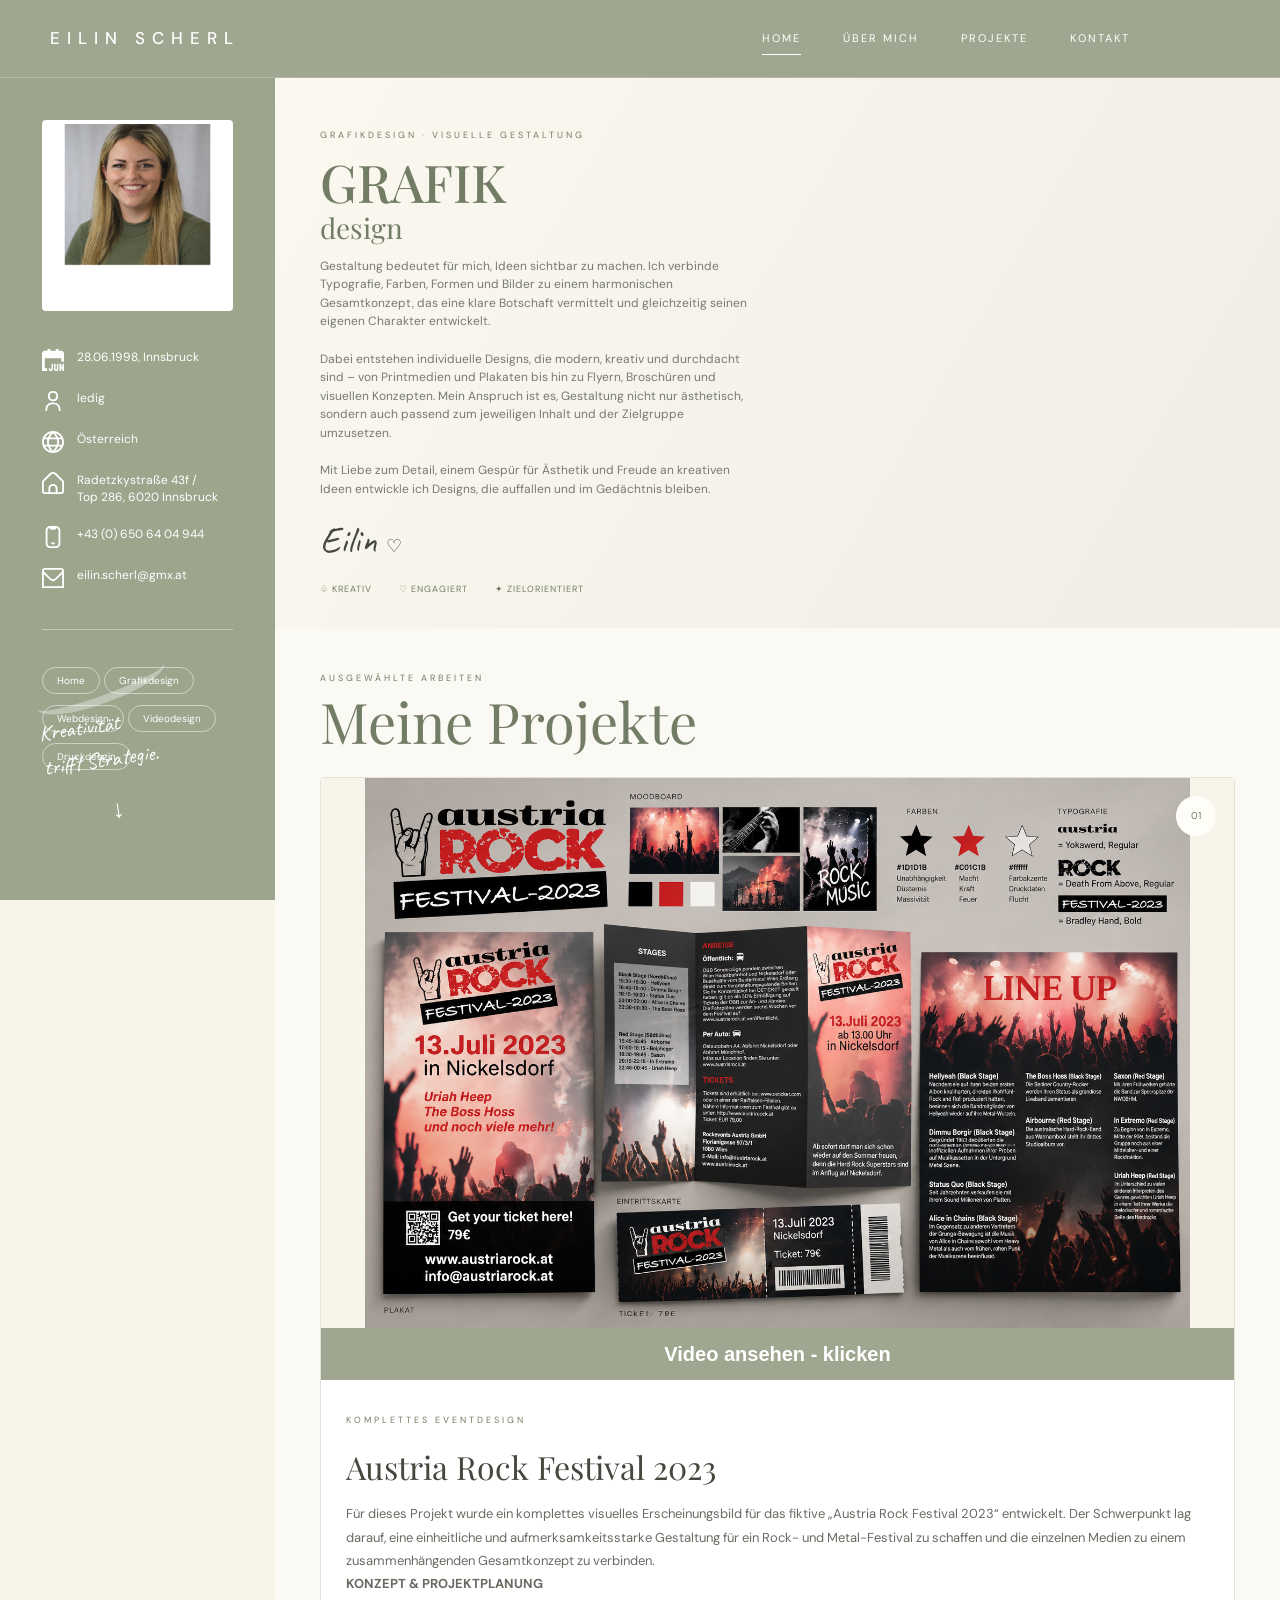
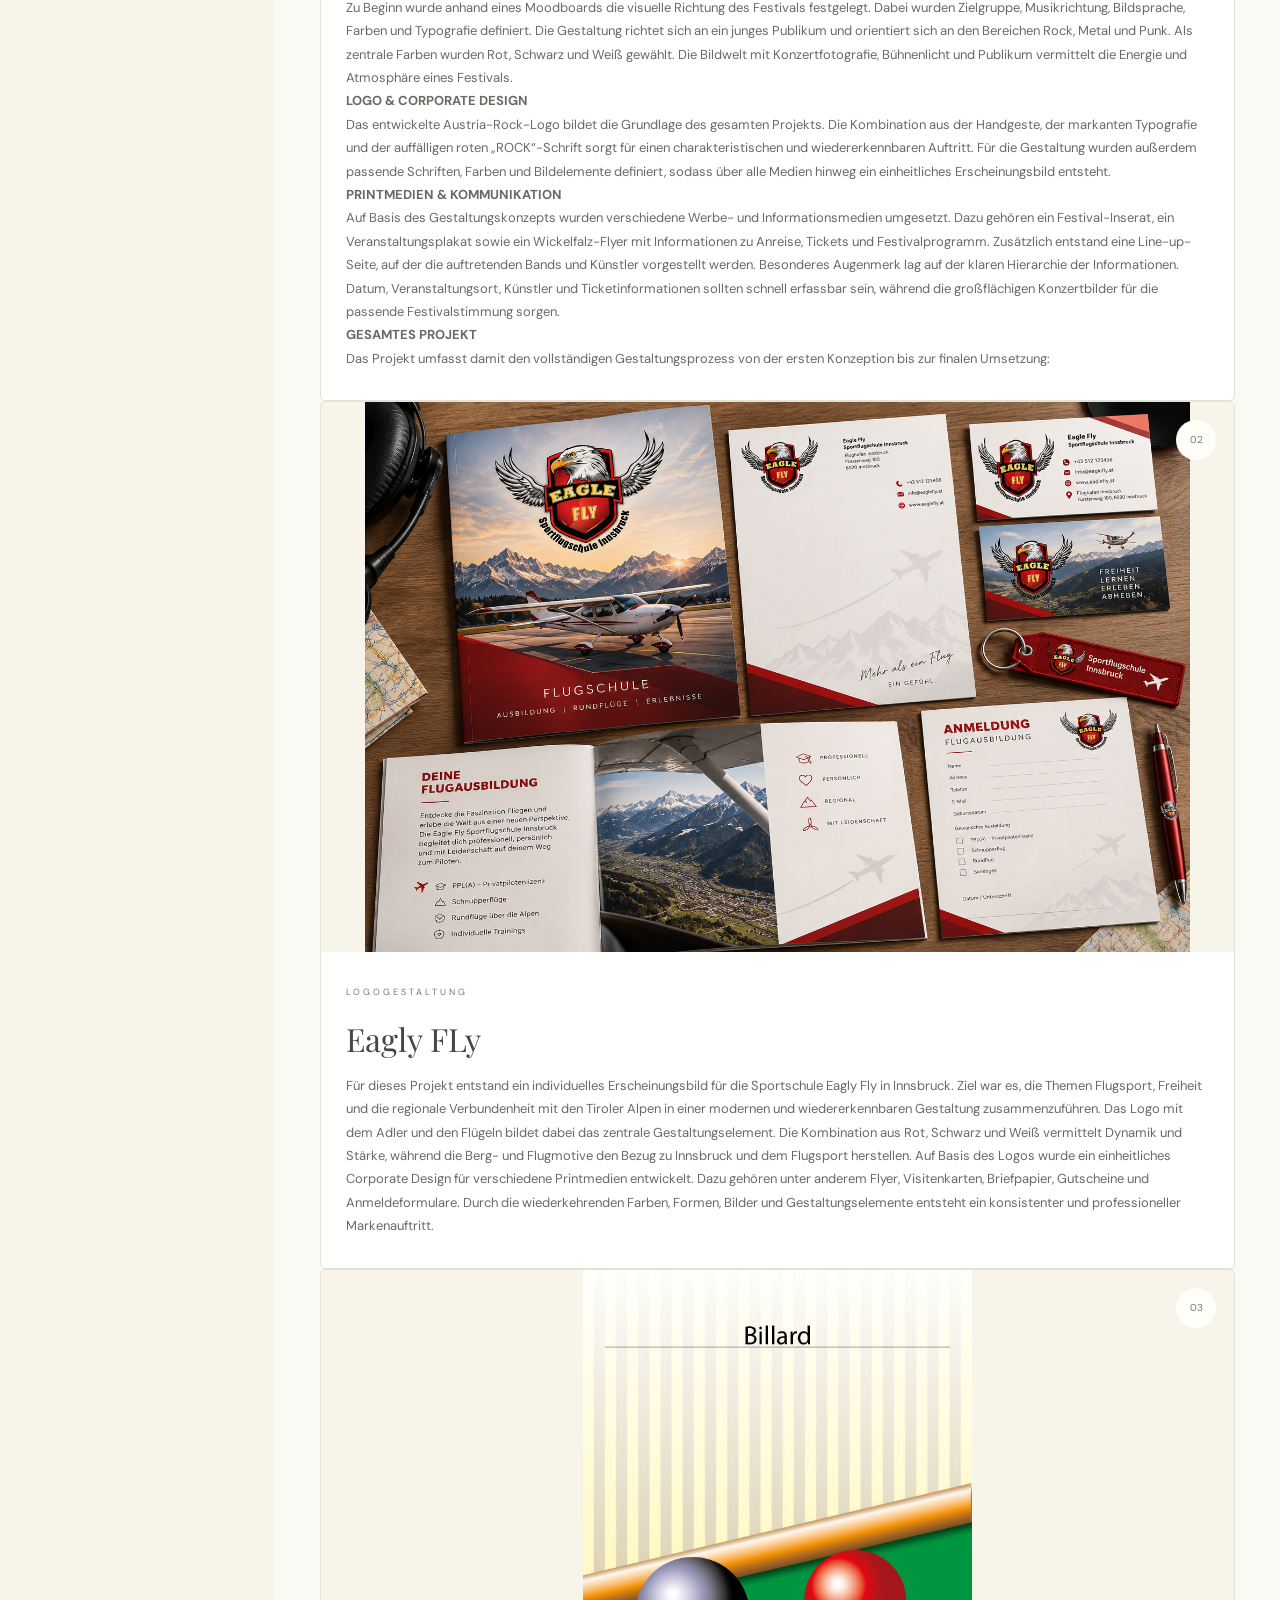
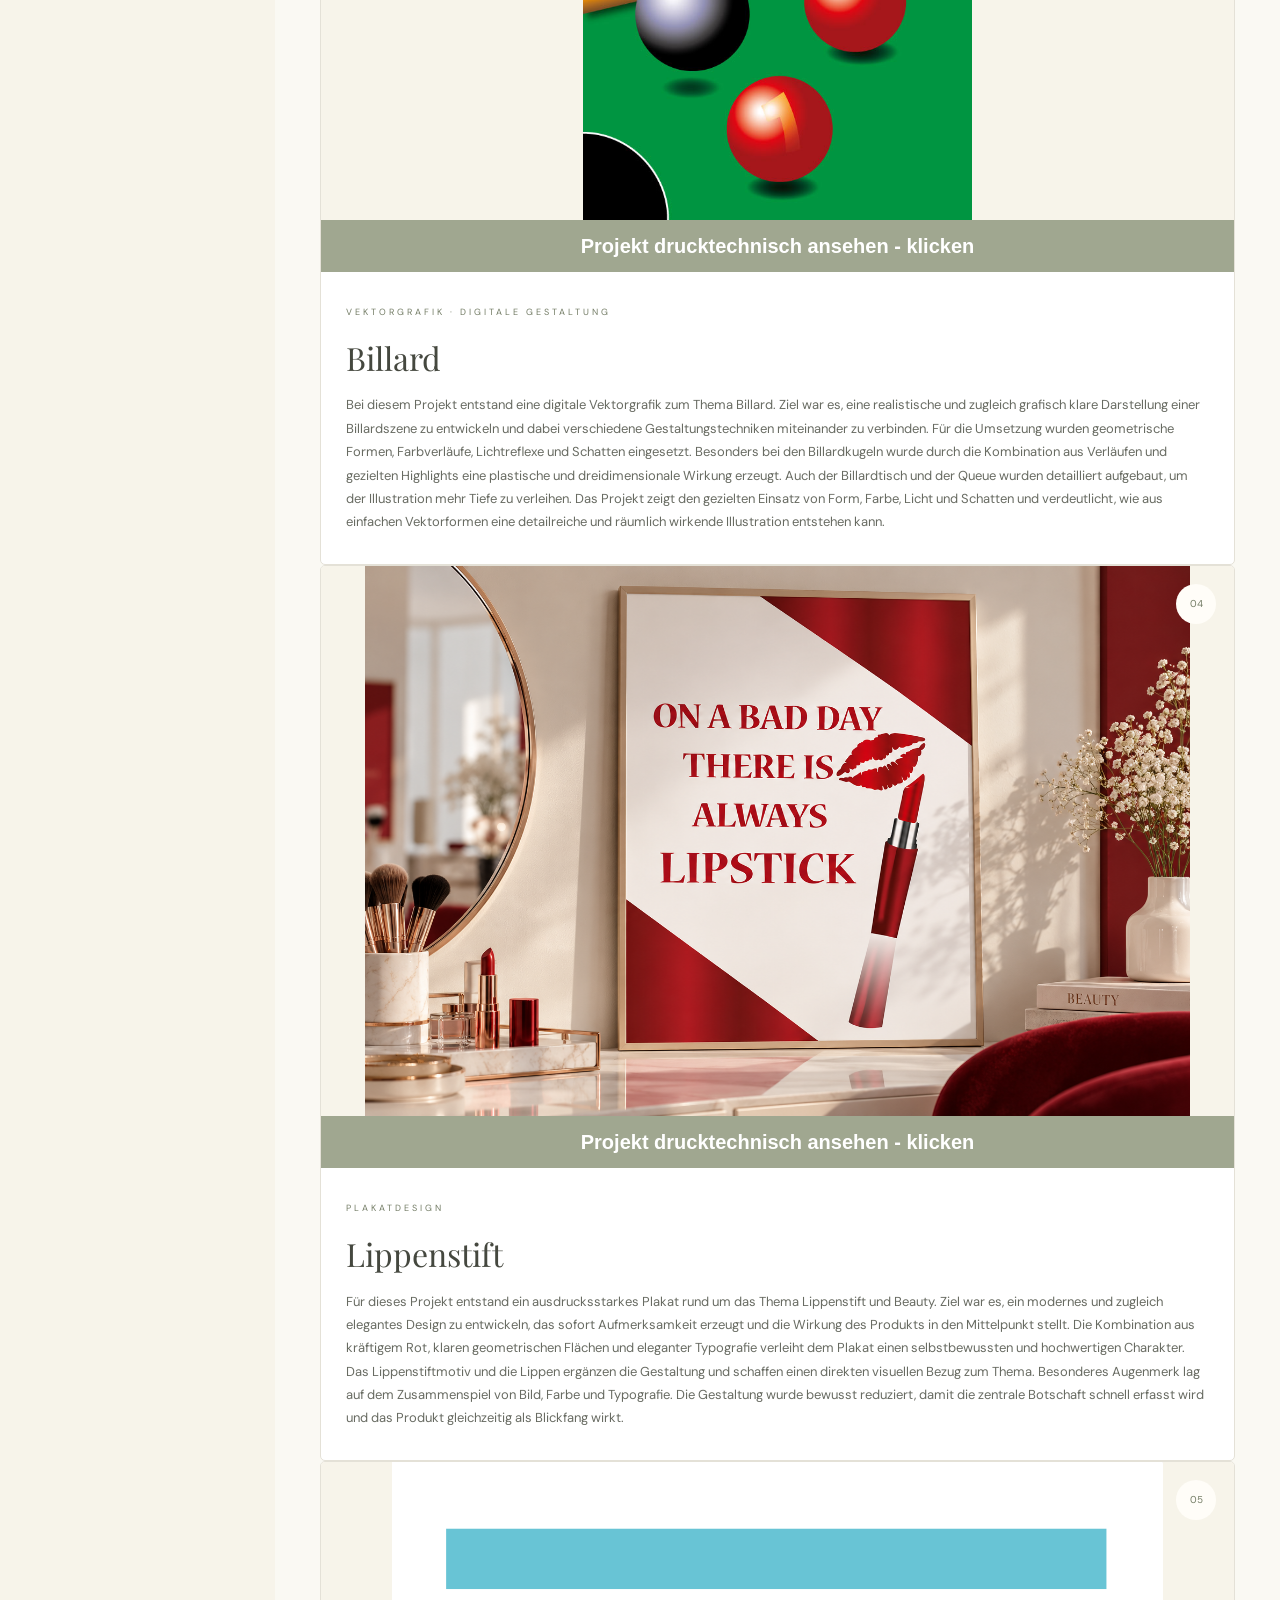
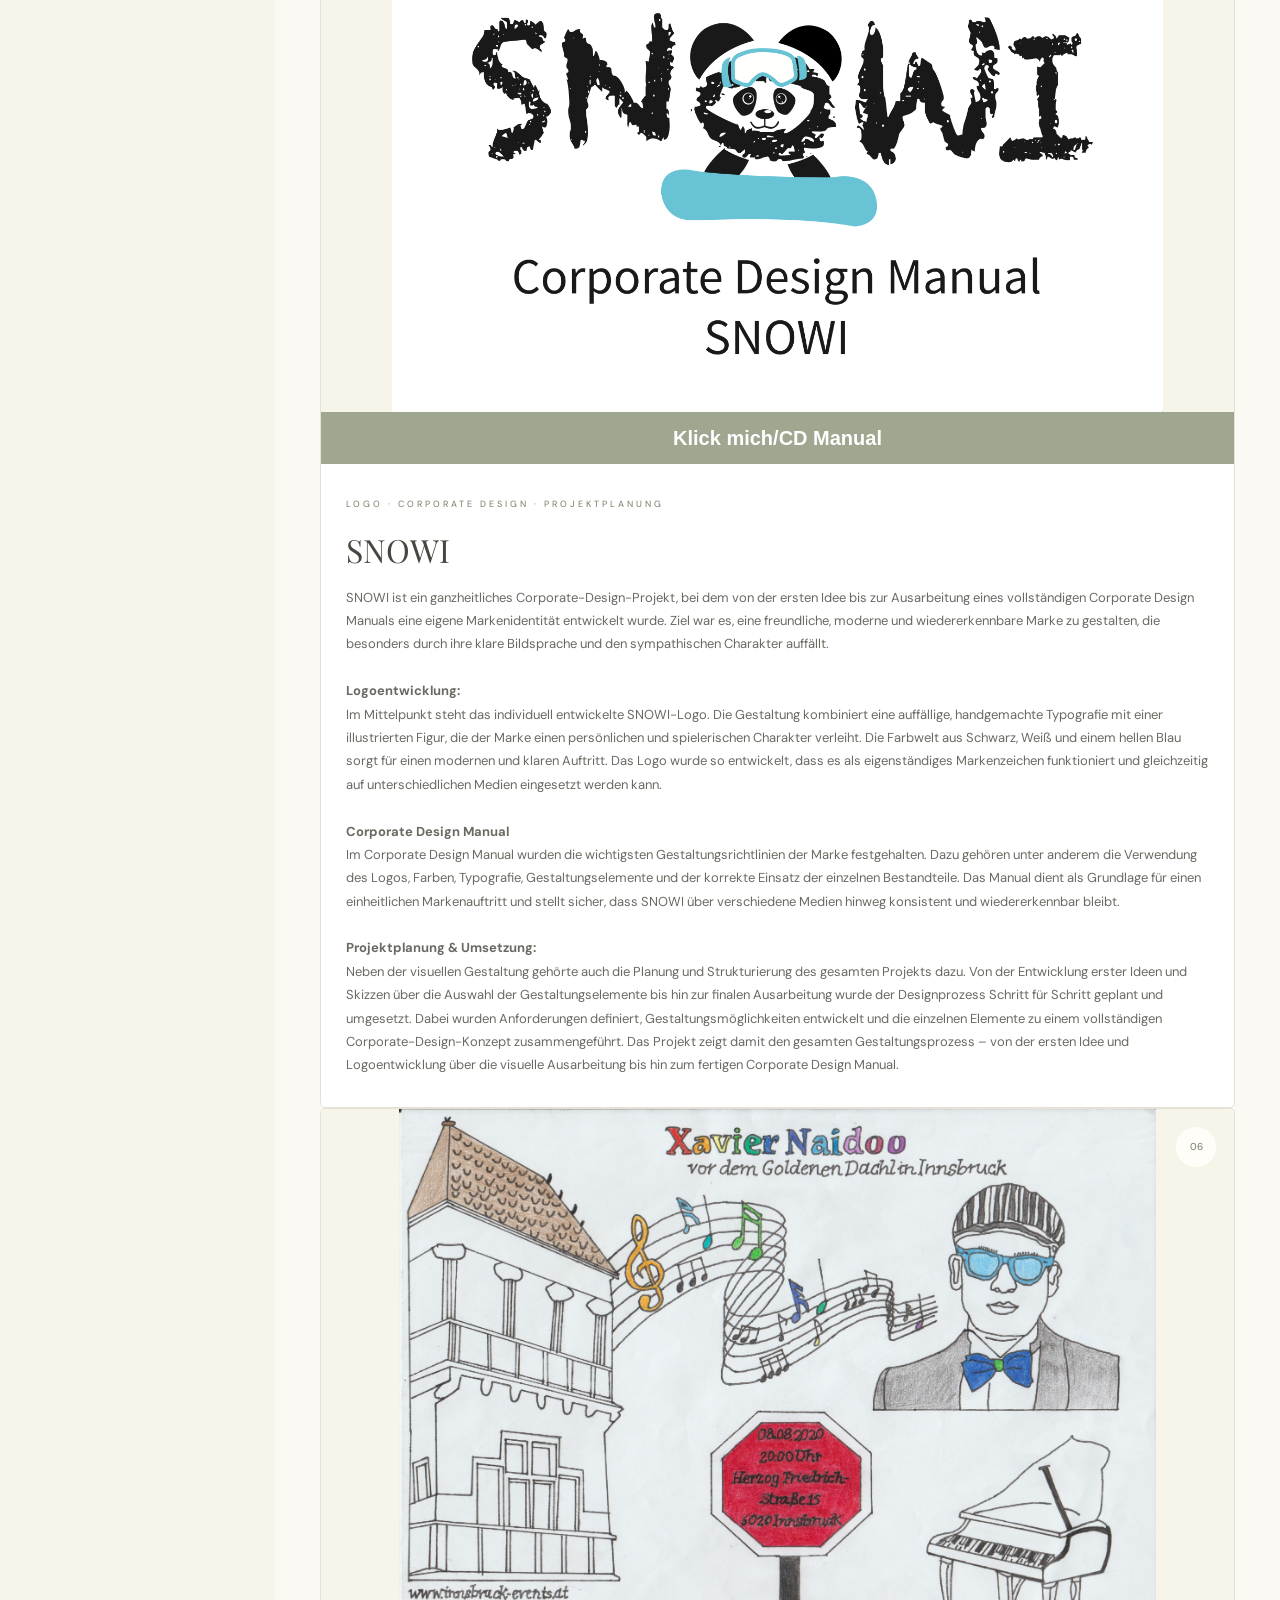
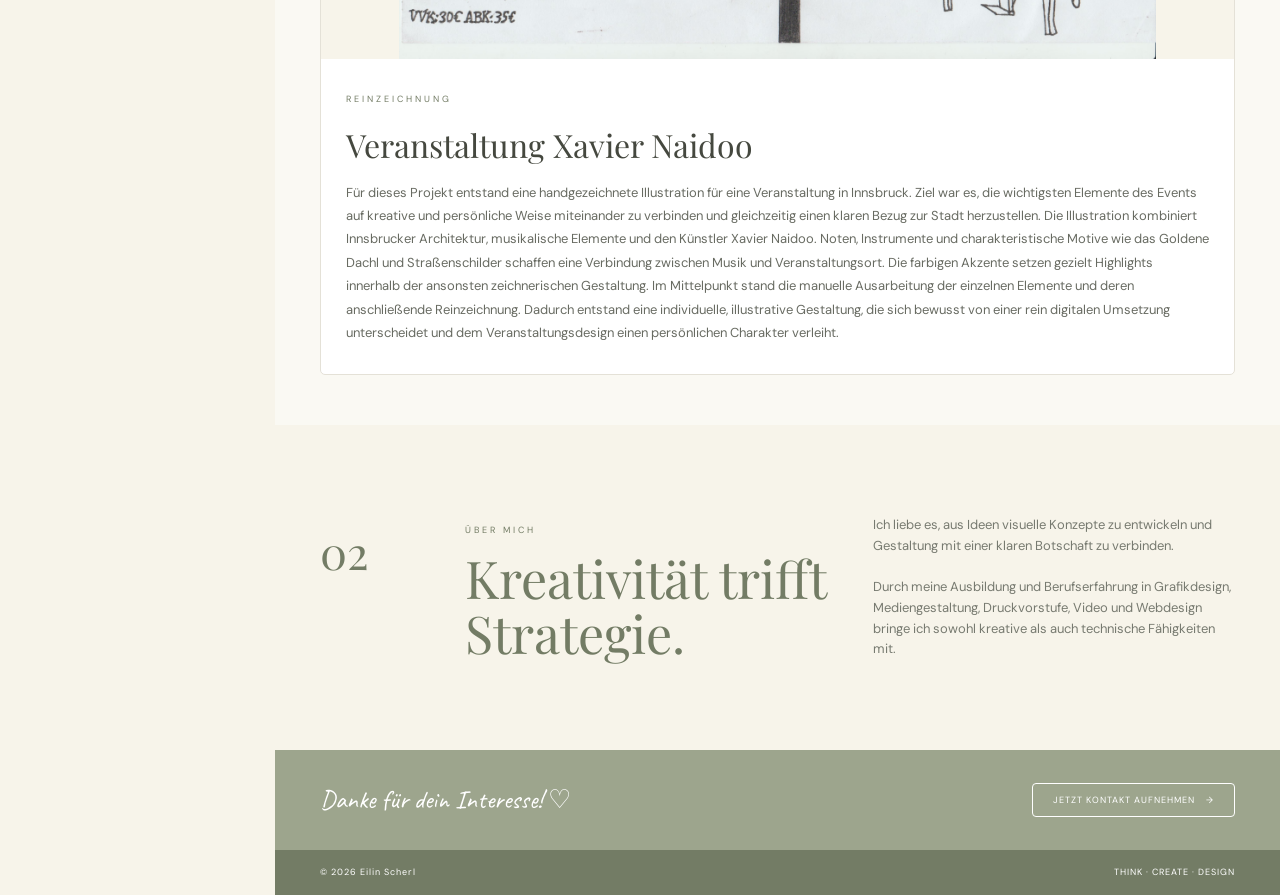
==== grafikdesign.html @ 17fb890b "Add files via upload" ====
<!DOCTYPE html>
<html lang="de">

<head>
    <meta charset="UTF-8">

    <meta
        name="viewport"
        content="width=device-width, initial-scale=1.0"
    >

    <title>Eilin Scherl | Portfolio</title>

    <!-- Google Fonts -->
    <link rel="preconnect" href="https://fonts.googleapis.com">
    <link rel="preconnect" href="https://fonts.gstatic.com" crossorigin>

    <link
        href="https://fonts.googleapis.com/css2?family=Caveat:wght@400;500;600&family=DM+Sans:wght@300;400;500;600&family=Playfair+Display:wght@400;500;600&display=swap"
        rel="stylesheet"
    >

    <link rel="stylesheet" href="style.css">
</head>


<body>


<!-- =====================================================
     NAVIGATION
===================================================== -->

    <header class="topbar">

        <a href="#home" class="name">
            EILIN SCHERL
        </a>


        <nav class="navigation">

            <a href="#home" class="active">
                HOME
            </a>

            <a href="#about">
                ÜBER MICH
            </a>

            <a href="#projects">
                PROJEKTE
            </a>

            <a href="#contact">
                KONTAKT
            </a>

        </nav>

     </header>



<!-- =====================================================
     LINKE SIDEBAR
===================================================== -->

    <aside class="sidebar">
<!-- Portrait -->
        <div class="portrait">
            <img src="fotos/polaroid.png" alt="Eilin Scherl">
        </div>

<!-- Persönliche Daten -->
        <div class="personal-information">
            <div class="information-item">
                <span class="information-icon">
                    <img src="fotos/juni-kalender.svg" alt="kalender" class="icon">
                </span>

                <span>28.06.1998, Innsbruck</span>
            </div>


            <div class="information-item">
                <span class="information-icon">
                    <img src="fotos/benutzer.svg" alt="benutzer" class="icon">
                </span>

                <span>ledig</span>
            </div>


            <div class="information-item">
                <span class="information-icon">
                    <img src="fotos/globus.svg" alt="globus" class="icon">
                </span>

                <span>Österreich</span>
            </div>


            <div class="information-item">
                <span class="information-icon">
                    <img src="fotos/heim.svg" alt="heim" class="icon">
                </span>

                <span>Radetzkystraße 43f /<br> Top 286, 6020 Innsbruck</span>
            </div>


            <div class="information-item">
                <span class="information-icon">
                    <img src="fotos/mobile-kerbe.svg" alt="mobil" class="icon">
                </span>

                <span>+43 (0) 650 64 04 944</span>
            </div>


            <div class="information-item">
                <span class="information-icon">
                    <img src="fotos/umschlag.svg" alt="umschlag" class="icon">
                </span>

                <span>eilin.scherl@gmx.at</span>
            </div>

        </div>
<!-- Trennlinie -->      
        <div class="sidebar-line"></div>

<!-- button -->
        <div class="filter">
            <button class="filter-button">
                <a href="index.html">Home</a>
            </button>

            <button class="filter-button">
                <a href="grafikdesign.html">Grafikdesign</a>
            </button>

            <button class="filter-button">
                <a href="webdesign.html">Webdesign</a>
            </button>

            <button class="filter-button">
                <a href="video.html">Videodesign</a>
            </button>

            <button class="filter-button">
                <a href="druckdesign.html">Druckdesgin</a>
            </button>
        </div>

<!-- Sidebar dekoration -->
        <div class="sidebar-decoration">
            <div class="brush"></div>
                <span>Kreativität<br>trifft Strategie.</span>
                <div class="arrow">↓</div>
        </div>

    </aside>



<!-- =====================================================
     HERO
===================================================== -->
<main>
    <section id="home" class="hero">
        
        <div class="hero-content">
            <span class="eyebrow">
                GRAFIKDESIGN · VISUELLE GESTALTUNG
            </span>

            <h1>GRAFIK
                <small>design</small>
            </h1>

            <p class="intro">
                Gestaltung bedeutet für mich, Ideen sichtbar zu machen. Ich verbinde Typografie, Farben, Formen 
                und Bilder zu einem harmonischen Gesamtkonzept, das eine klare Botschaft vermittelt und gleichzeitig 
                seinen eigenen Charakter entwickelt.<br><br>
                Dabei entstehen individuelle Designs, die modern, kreativ und durchdacht sind – von Printmedien und Plakaten
                bis hin zu Flyern, Broschüren und visuellen Konzepten. Mein Anspruch ist es, Gestaltung nicht nur 
                ästhetisch, sondern auch passend zum jeweiligen Inhalt und der Zielgruppe umzusetzen.<br><br>
                Mit Liebe zum Detail, einem Gespür für Ästhetik und Freude an kreativen Ideen entwickle 
                ich Designs, die auffallen und im Gedächtnis bleiben.
            </p>

            <div class="signature">
                Eilin
                <span>♡</span>
            </div>

            <div class="qualities">
                <span>♧ KREATIV</span>
                <span>♡ ENGAGIERT</span>
                <span>✦ ZIELORIENTIERT</span>
            </div>
        </div>

<!-- Rechte Hero-Seite -->
        <div class="hero-visual">
            <div class="design-slogan">
                <span>Design ist meine Sprache</span>
            </div>
            
            <img src="fotos/blatter.png">

            <div class="hero-brush"></div>
        </div>

    </section>



<!-- =====================================================
     PORTFOLIO
===================================================== -->
    <section id="projects" class="portfolio">
        <div class="portfolio-heading"> <div>
            <span class="section-label">
                AUSGEWÄHLTE ARBEITEN
            </span>
            <h2>Meine Projekte</h2>
        </div>
        </div>


<!-- =====================================================
Projekt GRID
===================================================== -->
    <div class="small-projects"></div>

<!-- PROJEKT 1 -->
        <article class="small-project">
            <div class="small-image">
                <img src="fotos/designboard.png" alt="Austria Rock Festival 2023">
                    <span class="image-number">01</span>
            </div>
            <div class="klickmich">
                <a href="video.html#austriarock">Video ansehen - klicken</a>
            </div>
            <div class="small-info">
                <span class="project-category">KOMPLETTES EVENTDESIGN</span>
                <h3>Austria Rock Festival 2023</h3>
                <p> Für dieses Projekt wurde ein komplettes visuelles Erscheinungsbild für das fiktive „Austria Rock Festival 2023“ entwickelt. Der Schwerpunkt lag darauf,
                    eine einheitliche und aufmerksamkeitsstarke Gestaltung für ein Rock- und Metal-Festival zu schaffen und die einzelnen Medien zu einem zusammenhängenden Gesamtkonzept zu verbinden.<br>
                    
                    <b>KONZEPT & PROJEKTPLANUNG</b><br>
                    Zu Beginn wurde anhand eines Moodboards die visuelle Richtung des Festivals festgelegt. Dabei wurden Zielgruppe, Musikrichtung, Bildsprache, Farben und Typografie definiert. 
                    Die Gestaltung richtet sich an ein junges Publikum und orientiert sich an den Bereichen Rock, Metal und Punk. Als zentrale Farben wurden Rot, Schwarz und Weiß gewählt.
                    Die Bildwelt mit Konzertfotografie, Bühnenlicht und Publikum vermittelt die Energie und Atmosphäre eines Festivals.<br>
                    
                    <b>LOGO & CORPORATE DESIGN</b><br>
                    Das entwickelte Austria-Rock-Logo bildet die Grundlage des gesamten Projekts. Die Kombination aus der Handgeste, der markanten Typografie und der auffälligen roten „ROCK“-Schrift 
                    sorgt für einen charakteristischen und wiedererkennbaren Auftritt. Für die Gestaltung wurden außerdem passende Schriften, Farben und Bildelemente definiert, sodass über alle
                    Medien hinweg ein einheitliches Erscheinungsbild entsteht.<br>
                    
                    <b>PRINTMEDIEN & KOMMUNIKATION</b><br>
                    Auf Basis des Gestaltungskonzepts wurden verschiedene Werbe- und Informationsmedien umgesetzt. Dazu gehören ein Festival-Inserat, ein Veranstaltungsplakat sowie ein Wickelfalz-Flyer
                    mit Informationen zu Anreise, Tickets und Festivalprogramm. Zusätzlich entstand eine Line-up-Seite, auf der die auftretenden Bands und Künstler vorgestellt werden.
                    Besonderes Augenmerk lag auf der klaren Hierarchie der Informationen. Datum, Veranstaltungsort, Künstler und Ticketinformationen sollten schnell erfassbar sein, während die 
                    großflächigen Konzertbilder für die passende Festivalstimmung sorgen.<br>
                    
                    <b>GESAMTES PROJEKT</b><br>
                    Das Projekt umfasst damit den vollständigen Gestaltungsprozess von der ersten Konzeption bis zur finalen Umsetzung:
                </p>

                
            </div>

        </article>

<!-- PROJEKT 2-->
        <article class="small-project" id="eagle">
            <div class="small-image">
                <img src="fotos/projekt2.png" alt="Eagle Fly">
                    <span class="image-number">02</span>
            </div>

            <div class="small-info">
                <span class="project-category">LOGOGESTALTUNG</span>
                <h3>Eagly FLy</h3>
                <p>Für dieses Projekt entstand ein individuelles Erscheinungsbild für die Sportschule Eagly Fly in Innsbruck. Ziel war es, die Themen Flugsport, Freiheit und die regionale Verbundenheit mit den Tiroler Alpen in einer modernen und wiedererkennbaren Gestaltung zusammenzuführen.
                    Das Logo mit dem Adler und den Flügeln bildet dabei das zentrale Gestaltungselement. Die Kombination aus Rot, Schwarz und Weiß vermittelt Dynamik und Stärke, während die Berg- und Flugmotive den Bezug zu Innsbruck und dem Flugsport herstellen.
                    Auf Basis des Logos wurde ein einheitliches Corporate Design für verschiedene Printmedien entwickelt. Dazu gehören unter anderem Flyer, Visitenkarten, Briefpapier, Gutscheine und Anmeldeformulare. Durch die wiederkehrenden Farben, Formen, Bilder und Gestaltungselemente entsteht ein konsistenter und professioneller Markenauftritt.
                </p>

            </div>
        </article>

 <!--PROJEKT 3 -->
        <article class="small-project">
            <div class="small-image">
                <img src="fotos/Billard.jpg" alt="Billard">
                    <span class="image-number">03</span>
            </div> 

            <div class="klickmich">
                <a href="druckdesign.html#billard">Projekt drucktechnisch ansehen - klicken</a>
            </div>

            <div class="small-info">
                <span class="project-category">VEKTORGRAFIK · DIGITALE GESTALTUNG</span>
                <h3>Billard</h3>
                <p>Bei diesem Projekt entstand eine digitale Vektorgrafik zum Thema Billard. Ziel war es, eine realistische und zugleich grafisch klare Darstellung einer Billardszene zu entwickeln und dabei verschiedene Gestaltungstechniken miteinander zu verbinden.
                    Für die Umsetzung wurden geometrische Formen, Farbverläufe, Lichtreflexe und Schatten eingesetzt. Besonders bei den Billardkugeln wurde durch die Kombination aus Verläufen und gezielten Highlights eine plastische und dreidimensionale Wirkung erzeugt. 
                    Auch der Billardtisch und der Queue wurden detailliert aufgebaut, um der Illustration mehr Tiefe zu verleihen.
                    Das Projekt zeigt den gezielten Einsatz von Form, Farbe, Licht und Schatten und verdeutlicht, wie aus einfachen Vektorformen eine detailreiche und räumlich wirkende Illustration entstehen kann.
                </p>
            </div>
        </article>


 <!-- PROJEKT 4 -->
    <article class="small-project" id="lippenstift">
            <div class="small-image">
                <img src="fotos/projekt4.png" alt="Lippenstift Plakatdesign">
                    <span class="image-number">04</span>
            </div>

            <div class="klickmich">
                <a href="druckdesign.html#lippenstift">Projekt drucktechnisch ansehen - klicken</a>
            </div>

            <div class="small-info">
                <span class="project-category">PLAKATDESIGN</span>
                <h3>Lippenstift</h3>
                <p> Für dieses Projekt entstand ein ausdrucksstarkes Plakat rund um das Thema Lippenstift und Beauty. Ziel war es, ein modernes und zugleich elegantes Design zu entwickeln, das sofort Aufmerksamkeit erzeugt und die Wirkung des Produkts in den Mittelpunkt stellt.
                    Die Kombination aus kräftigem Rot, klaren geometrischen Flächen und eleganter Typografie verleiht dem Plakat einen selbstbewussten und hochwertigen Charakter. Das Lippenstiftmotiv und die Lippen ergänzen die Gestaltung und schaffen einen direkten visuellen Bezug zum Thema.
                    Besonderes Augenmerk lag auf dem Zusammenspiel von Bild, Farbe und Typografie. Die Gestaltung wurde bewusst reduziert, damit die zentrale Botschaft schnell erfasst wird und das Produkt gleichzeitig als Blickfang wirkt.
                </p>

            </div>

        </article>


 <!-- PROJEKT 5 -->
        <article class="small-project">
            <div class="small-image">
                <img src="fotos/vorschaumanual.png" alt="CD Manual Snowi">
                    <span class="image-number">05</span>
            </div>

            <div class="klickmich">
                <a href="fotos/mein-cd.pdf">Klick mich/CD Manual</a>
            </div>

            <div class="small-info">
                <span class="project-category">LOGO · CORPORATE DESIGN · PROJEKTPLANUNG</span>
                <h3>SNOWI</h3>
                <p>
                    SNOWI ist ein ganzheitliches Corporate-Design-Projekt, bei dem von der ersten Idee bis zur Ausarbeitung eines vollständigen Corporate Design Manuals eine eigene Markenidentität entwickelt wurde. 
                    Ziel war es, eine freundliche, moderne und wiedererkennbare Marke zu gestalten, die besonders durch ihre klare Bildsprache und den sympathischen Charakter auffällt.<br><br>
                    <b>Logoentwicklung:</b><br>
                    Im Mittelpunkt steht das individuell entwickelte SNOWI-Logo. Die Gestaltung kombiniert eine auffällige, handgemachte Typografie mit einer illustrierten Figur, die der Marke einen persönlichen und 
                    spielerischen Charakter verleiht. Die Farbwelt aus Schwarz, Weiß und einem hellen Blau sorgt für einen modernen und klaren Auftritt. Das Logo wurde so entwickelt, dass es als eigenständiges Markenzeichen
                    funktioniert und gleichzeitig auf unterschiedlichen Medien eingesetzt werden kann.<br><br>
                    <b>Corporate Design Manual</b><br>
                    Im Corporate Design Manual wurden die wichtigsten Gestaltungsrichtlinien der Marke festgehalten. Dazu gehören unter anderem die Verwendung des Logos, Farben, Typografie, Gestaltungselemente und der korrekte 
                    Einsatz der einzelnen Bestandteile. Das Manual dient als Grundlage für einen einheitlichen Markenauftritt und stellt sicher, dass SNOWI über verschiedene Medien hinweg konsistent und wiedererkennbar bleibt.<br><br>
                    <b>Projektplanung & Umsetzung:</b><br>
                    Neben der visuellen Gestaltung gehörte auch die Planung und Strukturierung des gesamten Projekts dazu. Von der Entwicklung erster Ideen und Skizzen über die Auswahl der Gestaltungselemente bis hin zur finalen
                    Ausarbeitung wurde der Designprozess Schritt für Schritt geplant und umgesetzt. Dabei wurden Anforderungen definiert, Gestaltungsmöglichkeiten entwickelt und die einzelnen Elemente zu einem vollständigen 
                    Corporate-Design-Konzept zusammengeführt.
                    Das Projekt zeigt damit den gesamten Gestaltungsprozess – von der ersten Idee und Logoentwicklung über die visuelle Ausarbeitung bis hin zum fertigen Corporate Design Manual.
                </p>
            </div>
        </article>


 <!-- PROJEKT 6 -->
        <article class="small-project" id="xavier">
            <div class="small-image">
                <img src="fotos/projekt6.jpg" alt="Reinzeichnung Veranstaltung">
                    <span class="image-number">06</span>
            </div>

            <div class="small-info">
                <span class="project-category">REINZEICHNUNG</span>
                <h3>Veranstaltung Xavier Naidoo</h3>
                <p>
                    Für dieses Projekt entstand eine handgezeichnete Illustration für eine Veranstaltung in Innsbruck. Ziel war es, die wichtigsten Elemente des Events auf kreative und persönliche Weise miteinander zu verbinden und gleichzeitig einen klaren Bezug zur Stadt herzustellen.
                    Die Illustration kombiniert Innsbrucker Architektur, musikalische Elemente und den Künstler Xavier Naidoo. Noten, Instrumente und charakteristische Motive wie das Goldene Dachl und Straßenschilder schaffen eine Verbindung zwischen Musik und Veranstaltungsort. Die farbigen Akzente setzen gezielt Highlights innerhalb der ansonsten zeichnerischen Gestaltung.
                    Im Mittelpunkt stand die manuelle Ausarbeitung der einzelnen Elemente und deren anschließende Reinzeichnung. Dadurch entstand eine individuelle, illustrative Gestaltung, die sich bewusst von einer rein digitalen Umsetzung unterscheidet und dem Veranstaltungsdesign einen persönlichen Charakter verleiht.
                </p>
            </div>
        </article>


        </section>


<!-- =====================================================
     ÜBER MICH
===================================================== -->
<section id="about" class="about">
    <div class="about-number">02</div>

    <div>
        <span class="section-label">
            ÜBER MICH
        </span>
        <h2>Kreativität trifft<br>Strategie.</h2>
    </div>


    <div class="about-text">
        <p>
            Ich liebe es, aus Ideen visuelle Konzepte
            zu entwickeln und Gestaltung mit einer
            klaren Botschaft zu verbinden.
        </p>

         <p>
            Durch meine Ausbildung und Berufserfahrung
            in Grafikdesign, Mediengestaltung,
            Druckvorstufe, Video und Webdesign bringe ich
            sowohl kreative als auch technische
            Fähigkeiten mit.
        </p>

    </div>
</section>



<!-- =====================================================
     KONTAKT
===================================================== -->
<section id="contact" class="contact">
    <div class="contact-script">
        Danke für dein Interesse! ♡
    </div>

    <a href="mailto:eilin.scherl@gmx.at" class="contact-button">
        JETZT KONTAKT AUFNEHMEN
        <span>
        →
         </span>
    </a>
</section>


<!-- =====================================================
     FOOTER
===================================================== -->
<footer>
    <span>© 2026 Eilin Scherl</span>

    <span>
        THINK · CREATE · DESIGN
    </span>

</footer>
</main>

</body>
</html>
---- style.css ----
/* =====================================================
   VARIABLEN
===================================================== */

:root {
    --sage: #9da58d;
    --sage-dark: #737c65;
    --sage-light: #d9ddcf;

    --cream: #f7f4ea;
    --cream-dark: #eeece2;

    --white: #ffffff;

    --text: #45483f;
    --text-light: #777a70;

    --border: rgba(115, 124, 101, 0.22);
}


/* =====================================================
   RESET
===================================================== */

* {
    margin: 0;
    padding: 0;
    box-sizing: border-box;
}

html {
    scroll-behavior: smooth;
}

body {
    background: var(--cream);
    color: var(--text);
    font-family: "DM Sans",Arial,sans-serif;
    line-height: 1.6;
}


a {
    text-decoration: none;
    color: inherit;
}


img {
    display: block;
    width: 100%;
}


/* =====================================================
   NAVIGATION
===================================================== */

.topbar {
    position: fixed;
    top: 0;
    left: 0;
    width: 100%;
    height: 78px;
    background: rgba(157,165,141,.97);
    display: flex;
    align-items: center;
    padding:0 50px;
    color: white;
    z-index: 1000;
    border-bottom: 1px solid rgba(255,255,255,.2);
}


.name {
    font-size: 17px;
    letter-spacing: 7px;
    font-weight: 500;
    white-space: nowrap;
}

.navigation {
    display: flex;
    gap: 42px;
    margin-left: auto;
    margin-right: 100px;
}


.navigation a {
    position: relative;
    font-size: 11px;
    letter-spacing: 2px;
    padding: 29px 0;
}

.navigation a::after {
    content: "";
    position: absolute;
    left: 0;
    bottom: 21px;
    width: 0;
    height: 1px;
    background: white;
    transition: .3s;
}


.navigation a:hover::after,
.navigation a.active::after {
    width: 100%;
}


.nav-script {
    position: absolute;
    right: 50px;
    top: 13px;
    font-family: "Caveat", cursive;
    font-size: 22px;
    transform: rotate(-4deg);
    opacity: .95;
}


/* =====================================================
  LINKE SIDEBAR
===================================================== */

.sidebar {
    position: fixed;
    left: 0;
    top: 78px;
    width: 275px;
    height: calc(100vh - 78px);
    background: var(--sage);
    color: white;
    padding: 42px 42px;
    z-index: 900;
}


/* =====================================================
   PORTRAIT
===================================================== */

.portrait {
    width: 100%;
    padding: 4px;
    background: white;
    border-radius: 4px;
    margin-bottom: 38px;
}


.portrait img {
    aspect-ratio: 1 / 1;
    object-fit: cover;
}


/* =====================================================
   PERSÖNLICHE DATEN
===================================================== */

.personal-information {
    display: flex;
    flex-direction: column;
    gap: 19px;
}


.information-item {
    display: flex;
    align-items: flex-start;
    gap: 13px;
    font-size: 12px;
    line-height: 1.45;
}


.information-icon {
    width: 22px;
    min-width: 22px;
    text-align: center;
    font-size: 20px;
}


/* =====================================================
   TRENNLINIE
===================================================== */

.sidebar-line {
    height: 1px;
    width: 100%;
    margin: 40px 0 36px;
    background: rgba(255,255,255,.38);

}


/* =====================================================
   FILTER
===================================================== */
.filter-button {
    border:1px solid rgba(255,255,255,.5);
    border-radius: 30px;
    background: transparent;
    color: white;
    padding: 6px 14px;
    font-family: "DM Sans",sans-serif;
    font-size: 10px;
    cursor: pointer;
    margin-bottom:10px;
}


.filter-button.active,
.filter-button:hover {
    background: white;
    color: var(--sage-dark);
}


/* =====================================================
   SIDEBAR DEKORATION
===================================================== */

.sidebar-decoration {
    position: absolute;
    bottom: 70px;
    left: 42px;
    font-family: "Caveat", cursive;
    font-size: 22px;
    transform: rotate(-8deg);
}


.brush {
    width: 135px;
    height: 35px;
    border-bottom:  8px solid rgba(255,255,255,.35);
    border-radius: 50%;
    transform: rotate(-12deg);
    margin-bottom: 4px;
}

.arrow {
    text-align: center;
    margin-top: 13px;
    font-size: 25px;
}



/* =====================================================
   HERO Linke Seite ganzer Text/ Bereich Design ist meine Sprache
===================================================== */

main {
    margin-left: 275px;
    padding-top: 78px;

}

.hero {
    min-height: 360px;
    background:linear-gradient(120deg, #faf8ef,#f0eee4 );
    display: grid;
    grid-template-columns: 1fr 1fr;
    padding:42px 45px 32px;
    overflow: hidden;
}

.hero-content {
    padding-left: 0;
    position: relative;
    z-index: 2;
}


.eyebrow {
    font-size: 9px;
    letter-spacing: 3px;
    color: var(--sage-dark);
}


.hero h1 {
    margin-top: 10px;
    font-family: "Playfair Display", serif;
    font-size: 52px;
    line-height: 1;
    font-weight: 500;
    color: var(--sage-dark);
}


.hero h1 small {
    display: block;
    font-size: 28px;
    margin-top: 6px;
    color: var(--sage-dark);
    font-weight: 400;
}


.intro {
    max-width: 430px;
    margin-top: 15px;
    font-size: 12px;
    line-height: 1.55;
    color: var(--text-light);
}


.signature {
    font-family: "Caveat", cursive;
    font-size: 37px;
    margin-top: 12px;
    color: var(--text);
}


.signature span {
    font-size: 18px;
}


.qualities {
    display: flex;
    gap: 27px;
    margin-top: 12px;
    color: var(--sage-dark);
    font-size: 9px;
    letter-spacing: 1px;
}


/* =====================================================
   Rechte Hero Seite
===================================================== */

.hero-visual {
    position: relative;
    display: flex;
    align-items: center;
    justify-content: center;
}


.design-slogan {
    position: absolute;
    right: 12%;
    top: 28%;
    z-index: 2;
}

.design-slogan span {
    font-family: "Caveat", cursive;
    font-size: 70px;
    font-weight: 500;
    color: #737c65;
    white-space: nowrap;
}


.hero-brush {
    position: absolute;
    width: 260px;
    height: 60px;
    border-bottom: 11px solid rgba(157,165,141,.45);
    border-radius: 50%;
    transform: rotate(-12deg) translateY(55px);
}




/* =====================================================
   PORTFOLIO
===================================================== */

.portfolio {
    padding: 35px 45px 50px;
    background: #faf9f3;
}


.portfolio-heading {
    display: grid;
    grid-template-columns:1fr 380px;
    align-items: end;
    gap: 50px;
    margin-bottom: 28px;
}


.section-label {
    font-size: 9px;
    letter-spacing: 3px;
    color: var(--sage-dark);
}


.portfolio-heading h2 {
    font-family: "Playfair Display", serif;
    font-weight: 400;
    font-size: 56px;
    line-height: 1;
    color: var(--sage-dark);
    margin-top: 5px;
}


.portfolio-description {
    font-size: 11px;
    line-height: 1.6;
    color: var(--text-light);
    max-width: 380px;
}


/* =====================================================
   PROJEKTe GRID
===================================================== */

.project-grid {
    display: grid;
    grid-template-columns: repeat(3, 1fr);
    gap: 18px;
}


/* =====================================================
   PROJEKT CARD
===================================================== */

.project-card {
    background: white;
    border: 1px solid var(--border);
    border-radius: 5px;
    overflow: hidden;
    transition: transform .3s ease, box-shadow .3s ease;
}


.project-card:hover {
    transform: translateY(-6px);
    box-shadow: 0 16px 35px rgba(70,80,60,.13);
}


/* Bild */

.project-image {
    position: relative;
    aspect-ratio: 16 / 9;
    overflow: hidden;
    background: var(--sage-light);
}


.project-image img {
    height: 100%;
    object-fit: cover;
    transition: transform .5s ease;
}


.project-card:hover
.project-image img {
    transform: scale(1.04);
}


/* Nummer */

.project-number {
    position: absolute;
    top: 12px;
    right: 12px;
    width: 28px;
    height: 28px;
    border-radius: 50%;
    background: rgba(255,255,255,.88);
    color: var(--sage-dark);
    display: flex;
    align-items: center;
    justify-content: center;
    font-size: 9px;
}


/* Card Text */

.project-content {
    padding: 14px 17px 17px;
}


.project-category {
    font-size: 8px;
    letter-spacing: 2px;
    color: var(--sage-dark);
}


.project-content h3 {
    font-family:"Playfair Display", serif;
    font-size: 17px;
    font-weight: 500;
    margin: 5px 0 7px;
    color: var(--text);
}


.project-content p {
    font-size: 9.5px;
    line-height: 1.55;
    color: var(--text-light);
    min-height: 44px;
}


.project-link {
    display: inline-flex;
    align-items: center;
    gap: 8px;
    margin-top: 10px;
    font-size: 9px;
    color: var(--sage-dark);
}


.project-link span {
    transition: transform .2s;
}


.project-link:hover span {
    transform: translateX(5px);
}


/* =====================================================
   ÜBER MICH
===================================================== */

.about {
    background: var(--cream);
    padding: 90px 45px;
    display: grid;
    grid-template-columns: 100px 1fr 1fr;
    gap: 45px;
    align-items: start;
}


.about-number {
    font-family: "Playfair Display", serif;
    color:var(--sage-dark);
    font-size: 45px;
}


.about h2 {
    font-family: "Playfair Display",serif;
    font-weight: 400;
    font-size: 52px;
    line-height: 1.05;
    color:var(--sage-dark);
    margin-top: 10px;
}


.about-text {
    max-width: 480px;
    color:var(--text-light);
    font-size: 13px;
}


.about-text p + p {
    margin-top: 20px;
}


/* =====================================================
   KONTAKT
===================================================== */

.contact {
    min-height: 100px;
    background:var(--sage);
    color: white;
    padding:24px 45px;
    display: flex;
    align-items: center;
    gap: 35px;
}


.contact-script {
    font-family: "Caveat",cursive;
    font-size: 26px;
    flex: 1;
}


.contact-button {
    border:1px solid white;
    border-radius: 4px;
    padding:9px 20px;
    font-size: 9px;
    letter-spacing: 1px;
    transition: .3s;
}


.contact-button:hover {
    background: white;
    color: var(--sage-dark);
}


.contact-button span {
    margin-left: 8px;
}


.socials {
    display: flex;
    gap: 18px;
    font-size: 13px;
}


.socials a:hover {
    opacity: .7;
}


/* =====================================================
   FOOTER
===================================================== */

footer {
    background:var(--sage-dark);
    color: white;
    display: flex;
    justify-content: space-between;
    padding:15px 45px;
    font-size: 9px;
    letter-spacing: 1px;
}





/* =====================================================
   grafikdesign/webseiten.html
===================================================== */
.klickmich{
	font-family: arial;
	font-size:20px;
	font-weight:bold;
	text-align:center;
	background-color: rgba(157,165,141,.97);
	padding:10px;
    color:white;
}



.image-number {
    position: absolute;
    top: 18px;
    right: 18px;
    width: 40px;
    height: 40px;
    background: #fffdf8;
    border-radius: 50%;
    display: flex;
    align-items: center;
    justify-content: center;
    font-family: "DM Sans", sans-serif;
    font-size: 10px;
    color: #737c65;
}


.project-category {
    font-family: "DM Sans", sans-serif;
    font-size: 9px;
    letter-spacing: 3px;
    color: #737c65;
}


.small-info h3 {
    font-family: "Playfair Display", serif;
    font-weight: 400;
    color: #45483f;
}

.small-info p {
    font-family: "DM Sans", sans-serif;
    color: #686b62;
    font-size: 13px;
    line-height: 1.8;
}


.small-projects {
    display: flex;
    flex-direction: column;
    gap: 40px;
}


.small-project {
    background: white;

    border: 1px solid #e4e1d7;

    border-radius: 5px;

    overflow: hidden;
}


.small-image {
    width: 100%;
    height: 550px;
    position: relative;
    overflow: hidden;
    background: #f7f4ea;
}

.small-image img {
    width: 100%;
    height: 100%;
    object-fit: contain;
    object-position: center;
    display: block;
}


.small-project:hover img {
    transform: scale(1.025);
}


.small-info {
    padding: 25px 25px 30px;
}


.small-info h3 {
    font-size: 32px;

    margin: 10px 0;
}


.small-info a {
    display: inline-block;

    margin-top: 15px;

    font-family: "DM Sans", sans-serif;

    font-size: 11px;

    color: #737c65;

    text-decoration: none;
}


/* =====================================================
   video.html
===================================================== */
.portfolio-video {
    width: 100%;
    max-width: 310px;
    display: block;
    margin: 0 auto;
    background-color: #f7f4ea;
}

.rock {
    max-width: 930px;
    margin-left:auto;
}

.james {
    max-width: 335px;
    margin-left:auto;
}

.mitte {
    max-width: 1000px;
    margin-top:170px;
    margin-left:auto;
}


/* =====================================================
   RESPONSIVE DESIGN – START
===================================================== */
/* =====================================================
   RESPONSIVE DESIGN
===================================================== */
@media (max-width: 1460px) {
    .design-slogan {
        display: none;
    }

    .hero-brush {
        display: none;
    }

    .hero-visual img{
        display: none;
    }
    
}
/* =====================================================
   TABLET – BIS 1100PX
===================================================== */

@media (max-width: 1100px) {

    .topbar {
        padding: 0 30px;
    }

    .navigation {
        gap: 28px;
        margin-right: 20px;
    }

    .sidebar {
        width: 210px;
        padding: 30px 25px;
    }

    main {
        margin-left: 210px;
    }

    .hero {
        grid-template-columns: 1fr 1fr;
        padding: 35px 25px;
        gap: 25px;
    }

    .hero h1 {
        font-size: 44px;
    }

    .hero h1 small {
        font-size: 24px;
    }

    .portfolio {
        padding-left: 25px;
        padding-right: 25px;
    }

    .project-grid {
        grid-template-columns: repeat(2, 1fr);
    }

    .about {
        padding-left: 25px;
        padding-right: 25px;
    }
}


/* =====================================================
   HANDY – BIS 800PX
===================================================== */

@media (max-width: 800px) {

    html,
    body {
        width: 100%;
        overflow-x: hidden;
    }


    /* -------------------------------------------------
       OBERER HEADER
    ------------------------------------------------- */

    .topbar {
        position: fixed;
        top: 0;
        left: 0;

        width: 100%;
        height: 60px;

        padding: 0 15px;

        display: flex;
        align-items: center;
        justify-content: center;

        z-index: 1000;
    }

    .name {
        font-size: 13px;
        letter-spacing: 4px;
    }

    /* Obere Navigation ausblenden,
       weil die Navigation links bleibt */
    .navigation {
        display: none;
    }

    .nav-script {
        display: none;
    }


    /* -------------------------------------------------
       LINKE SIDEBAR
       BLEIBT SICHTBAR
    ------------------------------------------------- */

    .sidebar {
        display: block;

        position: fixed;

        left: 0;
        top: 60px;

        width: 125px;
        height: calc(100vh - 60px);

        padding: 20px 10px;

        z-index: 900;

        overflow-y: auto;
    }


    /* Foto ausblenden */

    .portrait {
        display: none;
    }


    /* Persönliche Daten ausblenden */

    .personal-information {
        display: none;
    }


    /* Trennlinie ausblenden */

    .sidebar-line {
        display: none;
    }


    /* Dekoration ausblenden */

    .sidebar-decoration {
        display: none;
    }


    /* -------------------------------------------------
       BUTTONS LINKS
    ------------------------------------------------- */

    .filter {
        width: 100%;

        display: flex;
        flex-direction: column;

        gap: 9px;
    }


    .filter-button {
        display: block;

        width: 100%;

        margin: 0;

        padding: 8px 4px;

        border: 1px solid rgba(255,255,255,.55);
        border-radius: 25px;

        background: transparent;
        color: white;

        font-family: "DM Sans", sans-serif;
        font-size: 8px;
        letter-spacing: 1px;

        text-align: center;

        cursor: pointer;
    }


    .filter-button a {
        display: block;
        width: 100%;
    }


    .filter-button:hover,
    .filter-button.active {
        background: white;
        color: var(--sage-dark);
    }


    /* -------------------------------------------------
       HAUPTINHALT RECHTS
    ------------------------------------------------- */

    main {
        margin-left: 125px;

        width: calc(100% - 125px);

        padding-top: 60px;
    }


    /* -------------------------------------------------
       HERO
    ------------------------------------------------- */

    .hero {
        grid-template-columns: 1fr;

        width: 100%;
        min-height: auto;

        padding: 35px 18px;

        gap: 25px;
    }

    .hero-content {
        width: 100%;
    }

    .eyebrow {
        font-size: 7px;
        letter-spacing: 1.5px;
        line-height: 1.5;
    }

    .hero h1 {
        font-size: clamp(34px, 10vw, 50px);
        line-height: .98;
    }

    .hero h1 small {
        font-size: clamp(20px, 6vw, 28px);
    }

    .intro {
        width: 100%;
        max-width: none;

        font-size: 10px;
        line-height: 1.7;
    }

    .signature {
        font-size: 30px;
    }

    .qualities {
        flex-wrap: wrap;
        gap: 8px 12px;
        font-size: 7px;
    }


    /* -------------------------------------------------
       RECHTER VISUAL-BEREICH
    ------------------------------------------------- */

    .hero-visual {
        width: 100%;
        min-height: 180px;

        display: flex;
        align-items: center;
        justify-content: center;
    }

    .design-slogan {
        position: relative;

        right: auto;
        top: auto;

        width: 100%;

        text-align: center;
    }

    .design-slogan span {
        display: inline-block;

        max-width: 100%;

        font-size: clamp(32px, 9vw, 48px);

        line-height: .95;

        white-space: normal;
    }

    .hero-brush {
        width: 150px;
        height: 40px;
    }


    /* -------------------------------------------------
       PORTFOLIO
    ------------------------------------------------- */

    .portfolio {
        width: 100%;

        padding: 45px 18px 55px;
    }

    .portfolio-heading {
        grid-template-columns: 1fr;

        gap: 15px;

        margin-bottom: 22px;
    }

    .section-label {
        font-size: 7px;
        letter-spacing: 2px;
    }

    .portfolio-heading h2 {
        font-size: clamp(35px, 10vw, 50px);
    }

    .portfolio-description {
        font-size: 9px;
        line-height: 1.7;
    }


    /* -------------------------------------------------
       PROJEKTE
    ------------------------------------------------- */

    .project-grid {
        grid-template-columns: 1fr;

        width: 100%;

        gap: 18px;
    }

    .project-card {
        width: 100%;
    }

    .project-image {
        width: 100%;
        aspect-ratio: 16 / 10;
    }

    .project-content {
        padding: 14px 15px 17px;
    }

    .project-content h3 {
        font-size: 19px;
    }

    .project-content p {
        min-height: 0;

        font-size: 9px;
        line-height: 1.65;
    }

    .project-link {
        font-size: 9px;
    }

    .project-card:hover {
        transform: none;
        box-shadow: none;
    }

    .project-card:hover .project-image img {
        transform: none;
    }


    /* -------------------------------------------------
       ÜBER MICH
    ------------------------------------------------- */

    .about {
        grid-template-columns: 1fr;

        width: 100%;

        gap: 15px;

        padding: 50px 18px;
    }

    .about-number {
        font-size: 27px;
    }

    .about h2 {
        font-size: clamp(34px, 9vw, 48px);
    }

    .about-text {
        max-width: none;

        font-size: 10px;
        line-height: 1.7;
    }


    /* -------------------------------------------------
       KLEINE PROJEKTE
    ------------------------------------------------- */

    .small-projects {
        width: 100%;
        gap: 22px;
    }

    .small-project {
        width: 100%;
    }

    .small-image {
        width: 100%;

        height: auto;
        min-height: 200px;

        display: flex;

        align-items: center;
        justify-content: center;
    }

    .small-image img {
        width: 100%;
        height: auto;

        max-height: 70vh;

        object-fit: contain;
    }

    .small-info {
        padding: 18px 15px 22px;
    }

    .small-info h3 {
        font-size: clamp(23px, 7vw, 32px);
        line-height: 1.1;
    }

    .small-info p {
        font-size: 10px;
        line-height: 1.7;
    }

    .project-category {
        font-size: 7px;
        letter-spacing: 1.8px;
    }


    /* -------------------------------------------------
       VIDEOS
    ------------------------------------------------- */

    .portfolio-video,
    .portfolio-video.rock,
    .portfolio-video.james,
    .portfolio-video.mitte {
        display: block;

        width: 100%;
        max-width: 100%;

        height: auto;

        margin: 0 auto;
    }

    .mitte {
        margin-top: 0;
    }


    /* -------------------------------------------------
       KONTAKT
    ------------------------------------------------- */

    .contact {
        min-height: auto;

        flex-direction: column;
        align-items: flex-start;

        gap: 15px;

        padding: 28px 18px;
    }

    .contact-script {
        font-size: 27px;
    }

    .contact-button {
        width: 100%;

        text-align: center;

        padding: 10px 12px;

        font-size: 8px;
    }


    /* -------------------------------------------------
       FOOTER
    ------------------------------------------------- */

    footer {
        flex-direction: column;

        gap: 6px;

        padding: 16px 18px;

        font-size: 7px;
    }
}


/* =====================================================
   SEHR KLEINE HANDYS – BIS 480PX
===================================================== */

@media (max-width: 480px) {

    /* -------------------------------------------------
       SIDEBAR
    ------------------------------------------------- */

    .sidebar {
        width: 110px;

        padding: 18px 7px;
    }

    .filter {
        gap: 7px;
    }

    .filter-button {
        padding: 7px 3px;

        font-size: 7px;
        letter-spacing: .7px;
    }


    /* -------------------------------------------------
       HAUPTINHALT
    ------------------------------------------------- */

    main {
        margin-left: 110px;

        width: calc(100% - 110px);
    }


    /* -------------------------------------------------
       HEADER
    ------------------------------------------------- */

    .topbar {
        height: 55px;
    }

    .name {
        font-size: 11px;
        letter-spacing: 3px;
    }


    /* -------------------------------------------------
       HERO
    ------------------------------------------------- */

    .hero {
        padding: 30px 12px;
    }

    .hero h1 {
        font-size: clamp(30px, 10vw, 42px);
    }

    .hero h1 small {
        font-size: clamp(18px, 6vw, 25px);
    }

    .intro {
        font-size: 9px;
    }


    /* -------------------------------------------------
       PORTFOLIO
    ------------------------------------------------- */

    .portfolio {
        padding: 40px 12px 50px;
    }

    .portfolio-heading h2 {
        font-size: clamp(31px, 10vw, 44px);
    }

    .portfolio-description {
        font-size: 8.5px;
    }


    /* -------------------------------------------------
       PROJEKTE
    ------------------------------------------------- */

    .project-content h3 {
        font-size: 17px;
    }

    .project-content p {
        font-size: 8.5px;
    }


    /* -------------------------------------------------
       ÜBER MICH
    ------------------------------------------------- */

    .about {
        padding: 45px 12px;
    }

    .about h2 {
        font-size: clamp(30px, 10vw, 42px);
    }

    .about-text {
        font-size: 9px;
    }


    /* -------------------------------------------------
       KLEINE PROJEKTE
    ------------------------------------------------- */

    .small-info {
        padding: 16px 12px 20px;
    }

    .small-info h3 {
        font-size: clamp(21px, 7vw, 29px);
    }

    .small-info p {
        font-size: 9px;
    }
}


/* =====================================================
   RESPONSIVE DESIGN – ENDE
===================================================== */
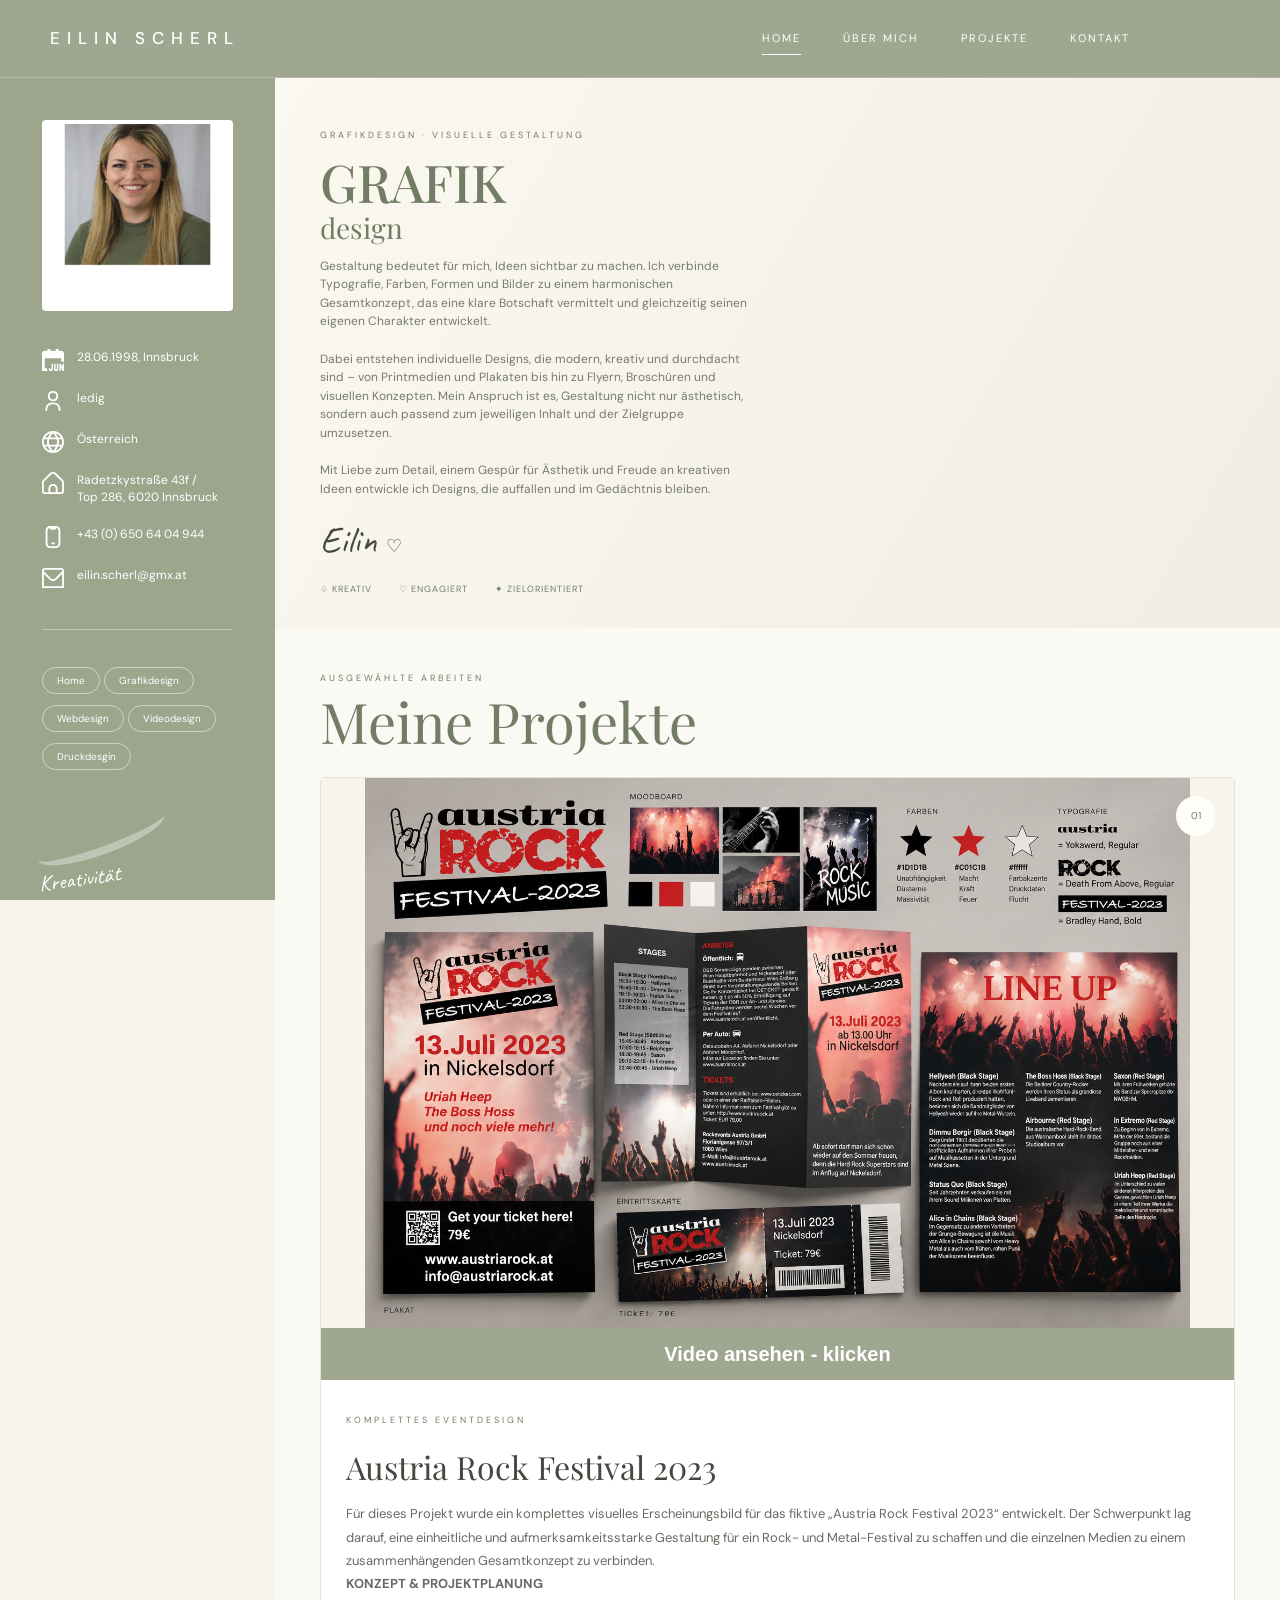
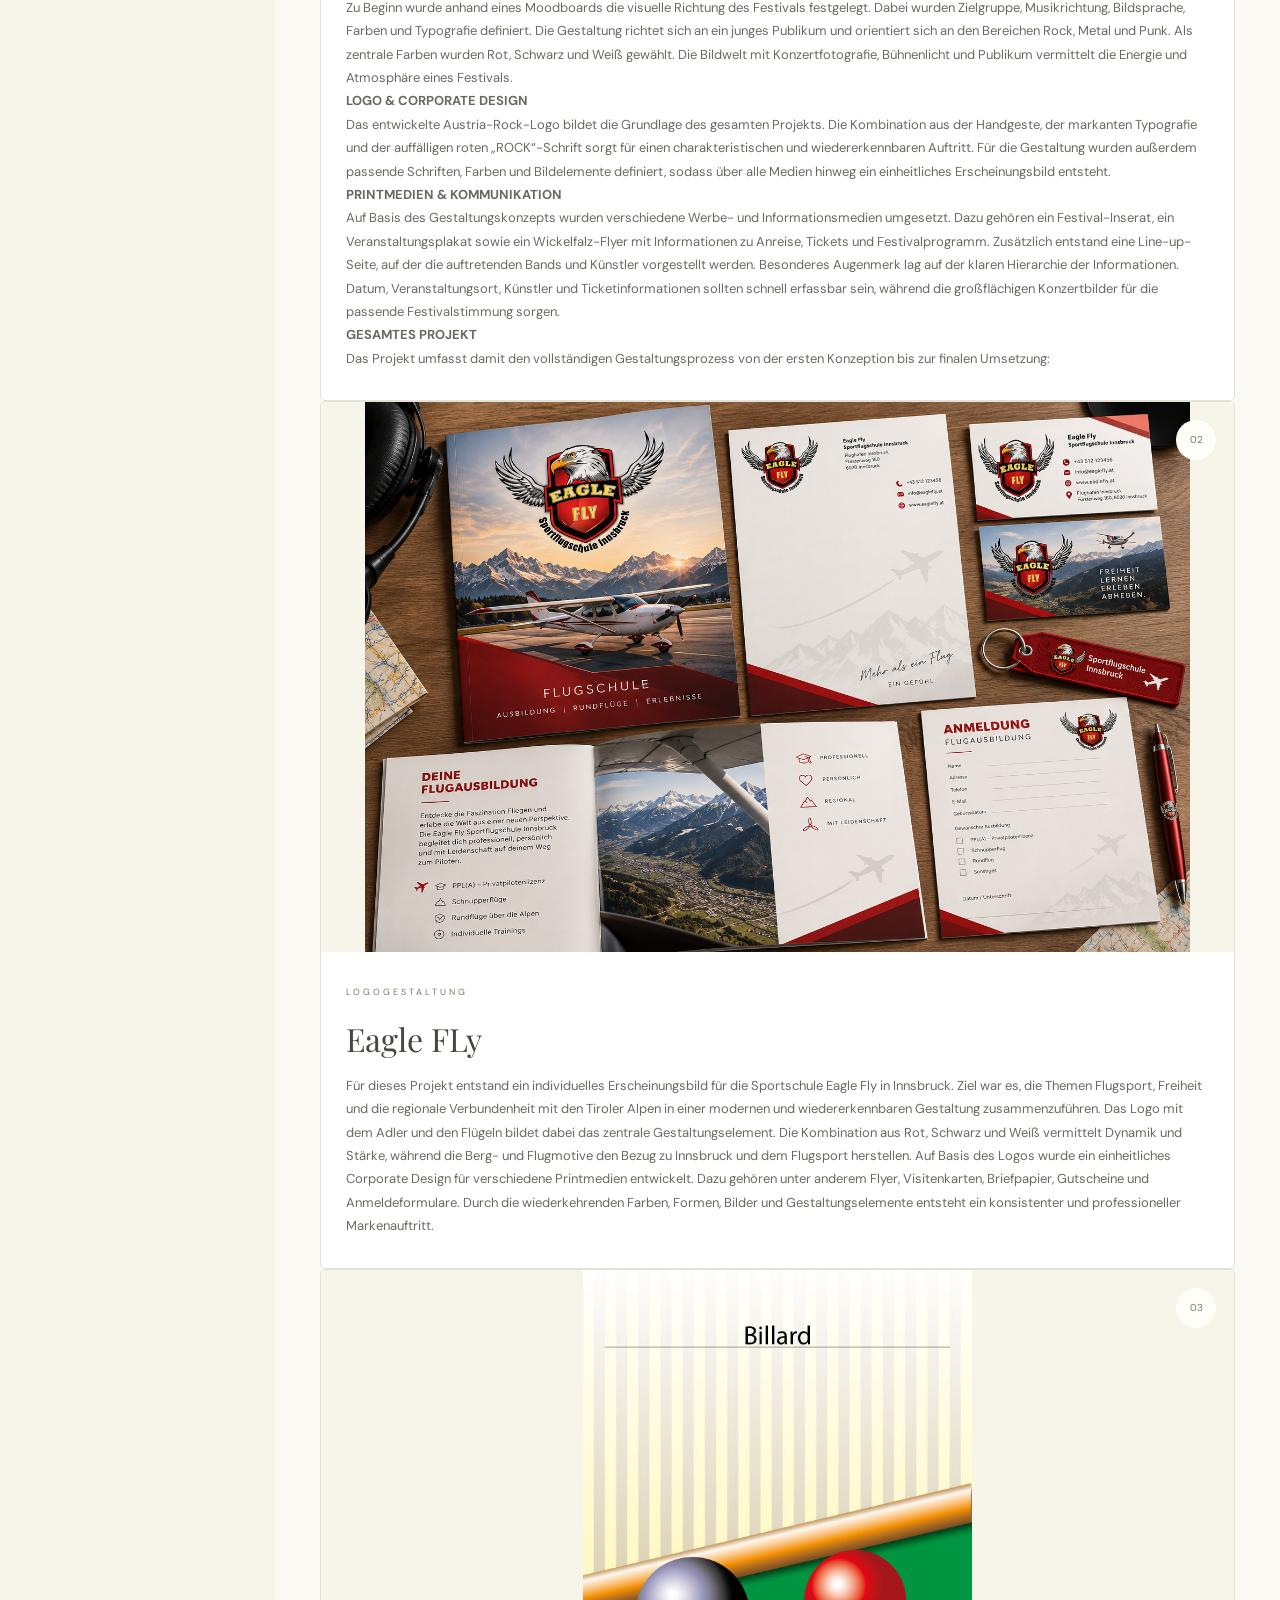
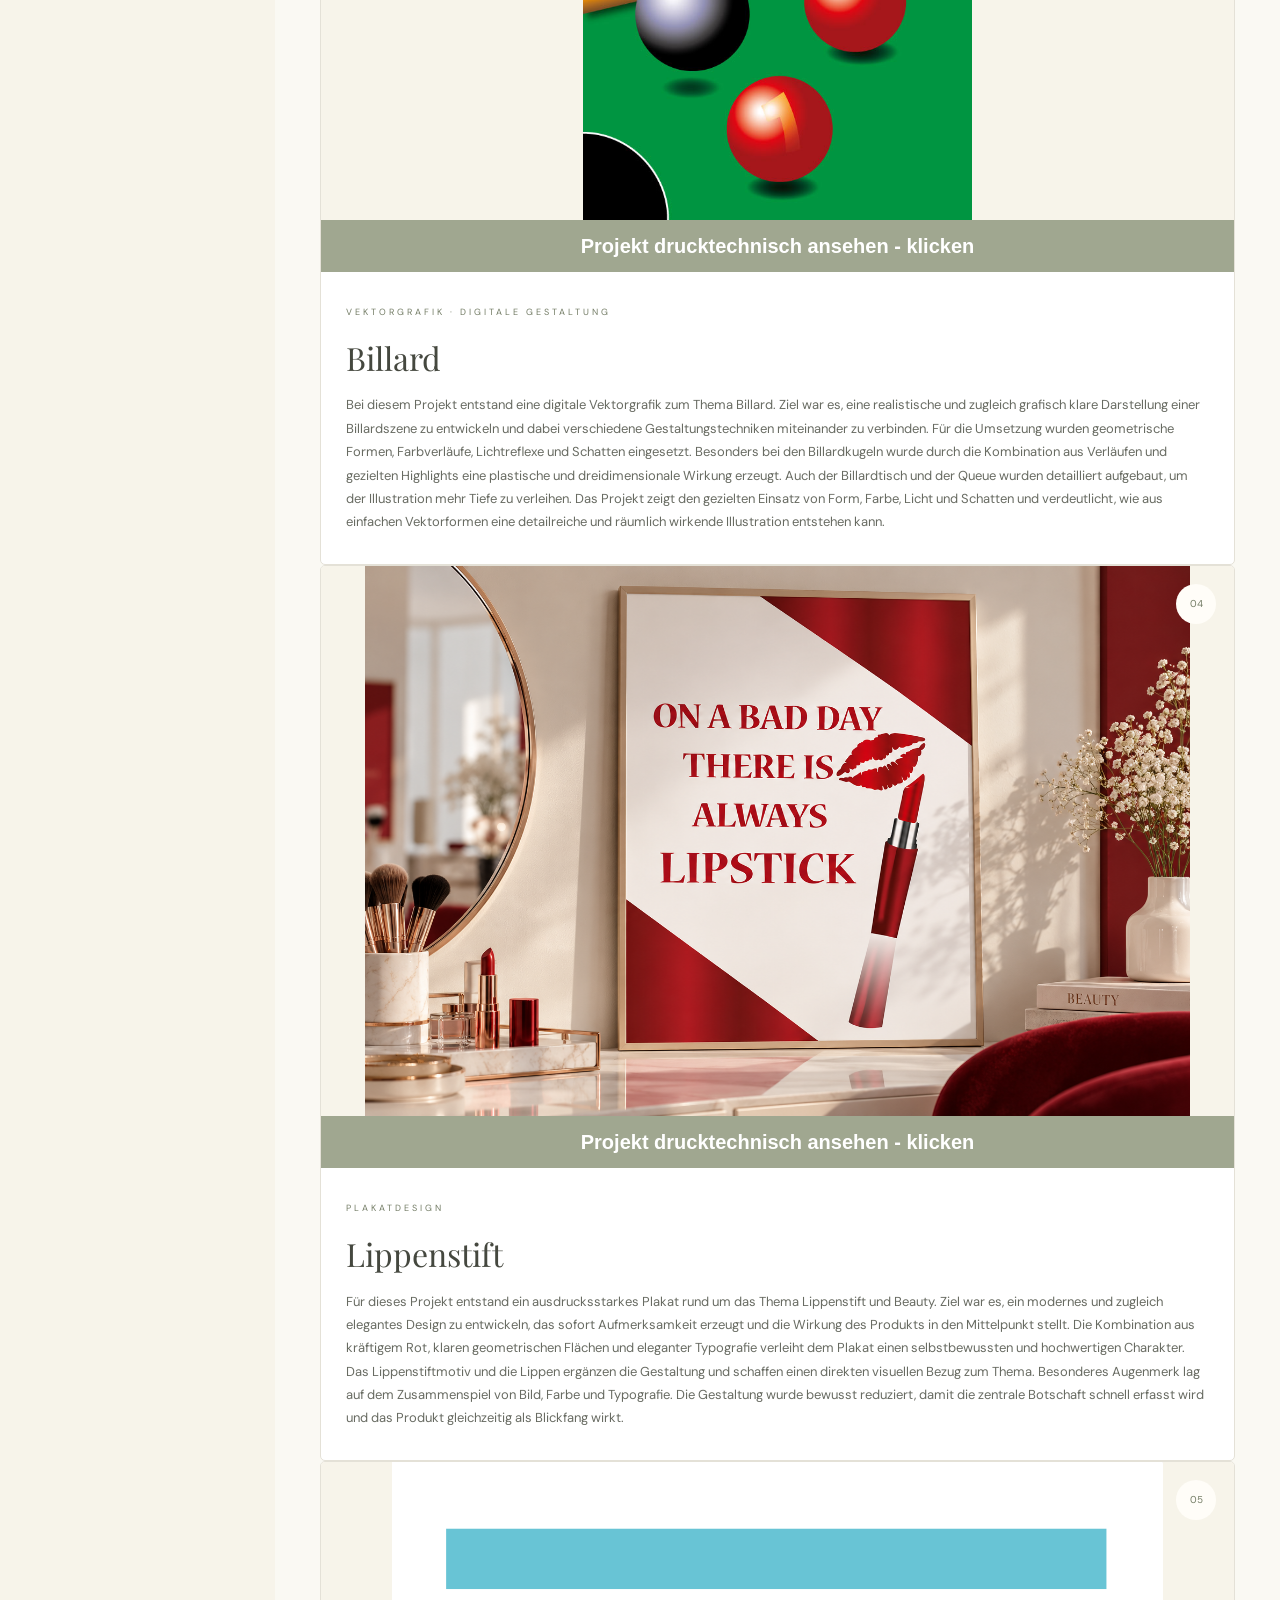
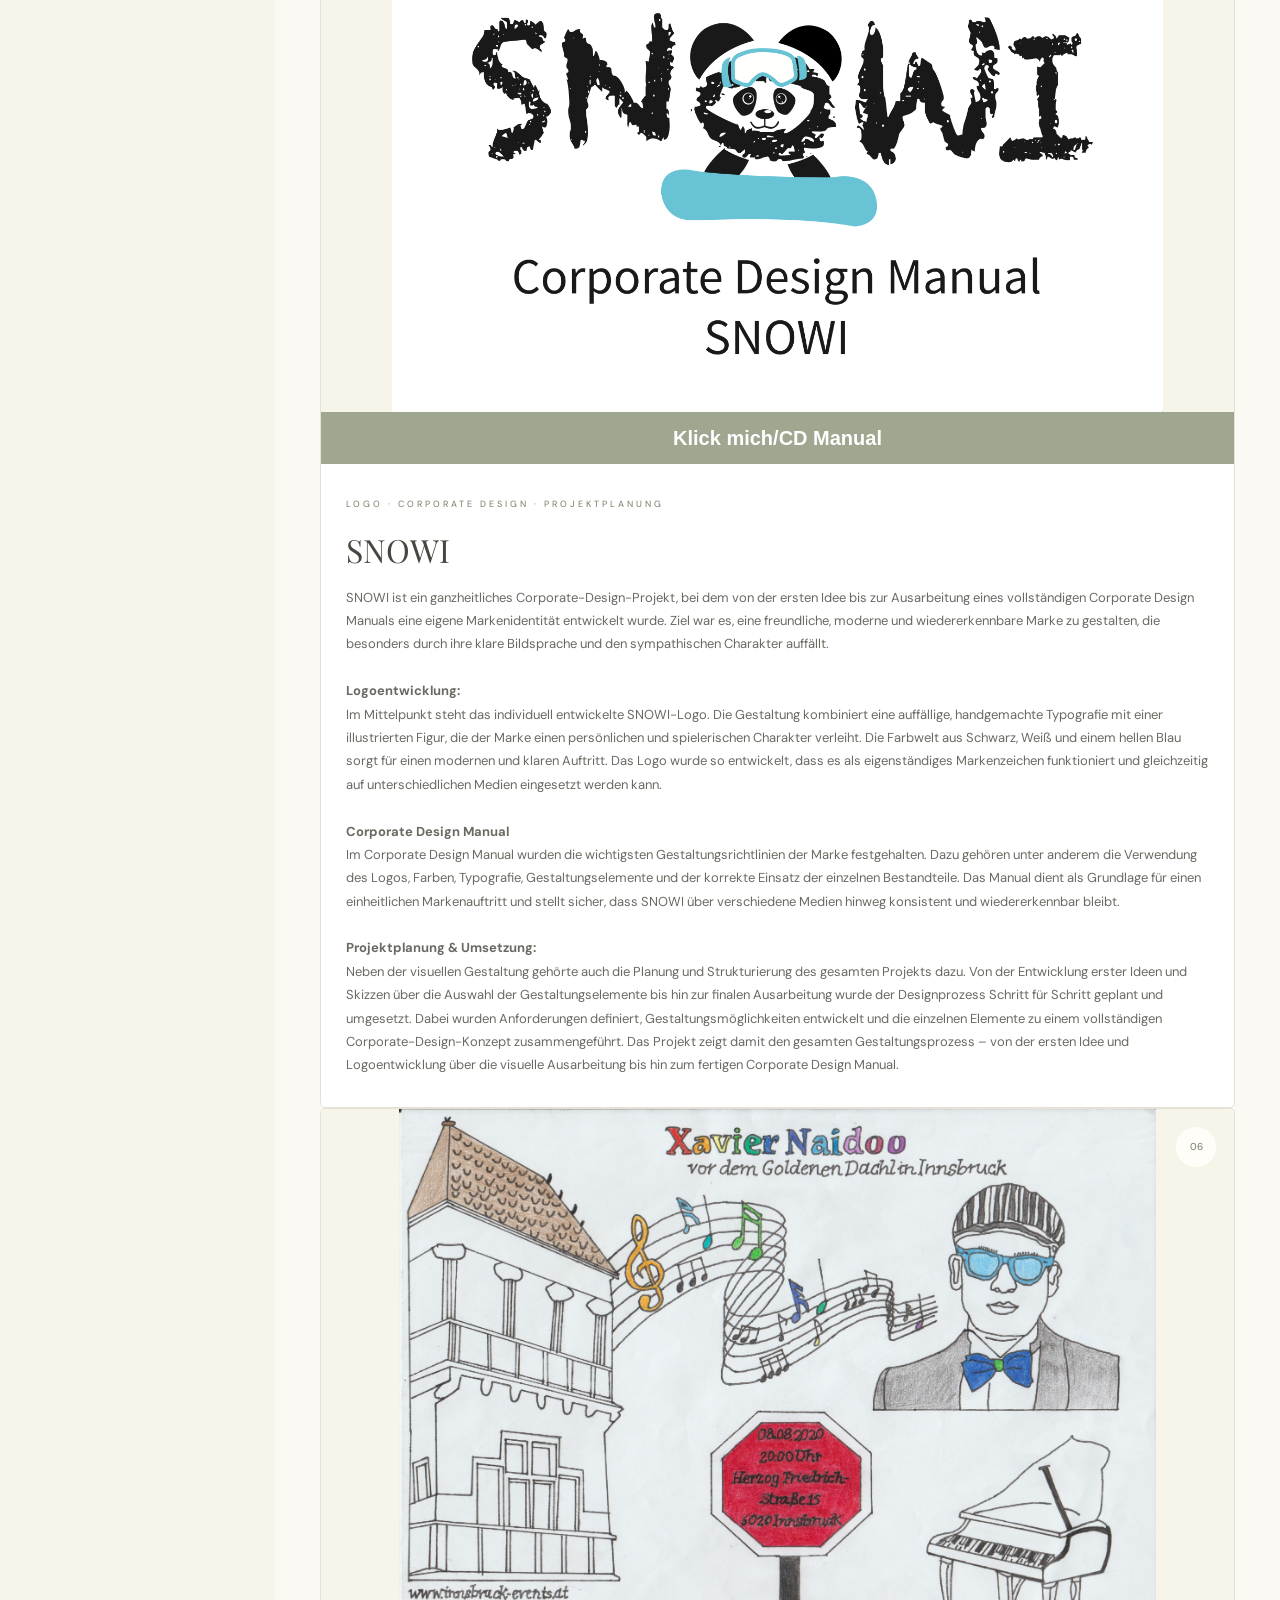
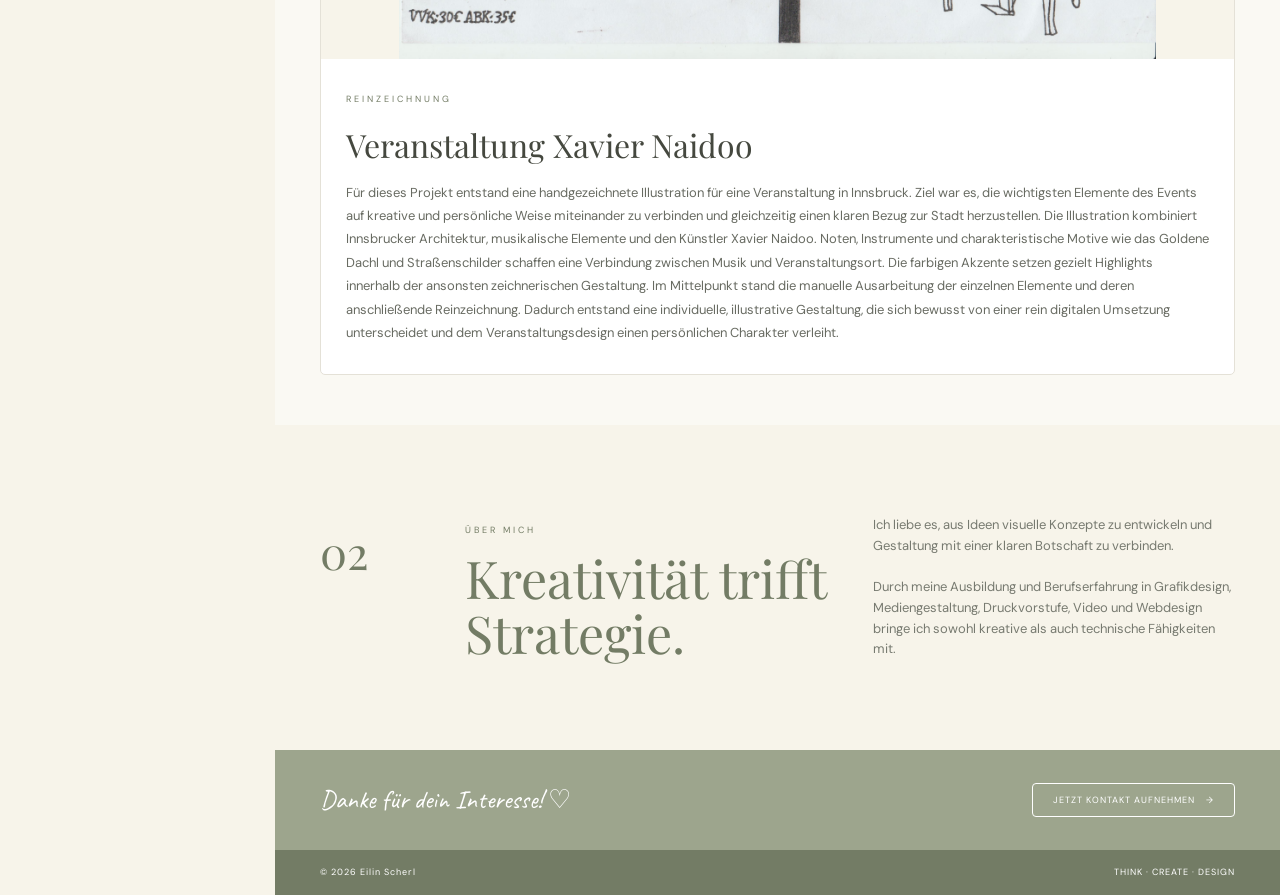
==== commit b20f1e67: "Update grafikdesign.html" ====
--- a/grafikdesign.html
+++ b/grafikdesign.html
@@ -285,8 +285,8 @@
 
             <div class="small-info">
                 <span class="project-category">LOGOGESTALTUNG</span>
-                <h3>Eagly FLy</h3>
-                <p>Für dieses Projekt entstand ein individuelles Erscheinungsbild für die Sportschule Eagly Fly in Innsbruck. Ziel war es, die Themen Flugsport, Freiheit und die regionale Verbundenheit mit den Tiroler Alpen in einer modernen und wiedererkennbaren Gestaltung zusammenzuführen.
+                <h3>Eagle FLy</h3>
+                <p>Für dieses Projekt entstand ein individuelles Erscheinungsbild für die Sportschule Eagle Fly in Innsbruck. Ziel war es, die Themen Flugsport, Freiheit und die regionale Verbundenheit mit den Tiroler Alpen in einer modernen und wiedererkennbaren Gestaltung zusammenzuführen.
                     Das Logo mit dem Adler und den Flügeln bildet dabei das zentrale Gestaltungselement. Die Kombination aus Rot, Schwarz und Weiß vermittelt Dynamik und Stärke, während die Berg- und Flugmotive den Bezug zu Innsbruck und dem Flugsport herstellen.
                     Auf Basis des Logos wurde ein einheitliches Corporate Design für verschiedene Printmedien entwickelt. Dazu gehören unter anderem Flyer, Visitenkarten, Briefpapier, Gutscheine und Anmeldeformulare. Durch die wiederkehrenden Farben, Formen, Bilder und Gestaltungselemente entsteht ein konsistenter und professioneller Markenauftritt.
                 </p>
@@ -462,4 +462,4 @@
 </main>
 
 </body>
-</html>+</html>
--- a/style.css
+++ b/style.css
@@ -138,6 +138,7 @@
     color: white;
     padding: 42px 42px;
     z-index: 900;
+    overflow-y: auto;
 }
 
 
@@ -229,9 +230,8 @@
 ===================================================== */
 
 .sidebar-decoration {
-    position: absolute;
-    bottom: 70px;
-    left: 42px;
+    position: static;
+    margin-top: 35px;
     font-family: "Caveat", cursive;
     font-size: 22px;
     transform: rotate(-8deg);
@@ -884,8 +884,10 @@
 }
 
 
-/* =====================================================
-   HANDY – BIS 800PX
+/* 
+
+/* =====================================================
+   RESPONSIVE – LINKES SIDEBAR + RECHTER INHALT
 ===================================================== */
 
 @media (max-width: 800px) {
@@ -897,9 +899,9 @@
     }
 
 
-    /* -------------------------------------------------
-       OBERER HEADER
-    ------------------------------------------------- */
+    /* ================================================
+       HEADER
+    ================================================ */
 
     .topbar {
         position: fixed;
@@ -912,8 +914,8 @@
         padding: 0 15px;
 
         display: flex;
+        justify-content: center;
         align-items: center;
-        justify-content: center;
 
         z-index: 1000;
     }
@@ -923,604 +925,335 @@
         letter-spacing: 4px;
     }
 
-    /* Obere Navigation ausblenden,
-       weil die Navigation links bleibt */
+    /* Obere Navigation ausblenden */
     .navigation {
         display: none;
     }
 
-    .nav-script {
-        display: none;
-    }
-
-
-    /* -------------------------------------------------
+
+    /* ================================================
        LINKE SIDEBAR
-       BLEIBT SICHTBAR
-    ------------------------------------------------- */
+       BLEIBT LINKS
+    ================================================ */
 
     .sidebar {
-        display: block;
-
         position: fixed;
 
         left: 0;
         top: 60px;
 
-        width: 125px;
+        width: 230px;
         height: calc(100vh - 60px);
 
-        padding: 20px 10px;
+        padding: 25px 18px;
+
+        background: var(--sage);
+
+        overflow-y: auto;
+        overflow-x: hidden;
 
         z-index: 900;
-
-        overflow-y: auto;
-    }
-
-
-    /* Foto ausblenden */
+    }
+
+
+    /* Foto bleibt */
 
     .portrait {
-        display: none;
-    }
-
-
-    /* Persönliche Daten ausblenden */
+        display: block;
+
+        width: 100%;
+
+        margin-bottom: 25px;
+    }
+
+
+    /* Persönliche Daten bleiben */
 
     .personal-information {
-        display: none;
-    }
-
-
-    /* Trennlinie ausblenden */
+        display: flex;
+
+        flex-direction: column;
+
+        gap: 13px;
+    }
+
+    .information-item {
+        font-size: 9px;
+        line-height: 1.4;
+
+        gap: 8px;
+    }
+
+    .information-icon {
+        width: 18px;
+        min-width: 18px;
+    }
+
+
+    /* Trennlinie */
 
     .sidebar-line {
-        display: none;
-    }
-
-
-    /* Dekoration ausblenden */
-
-    .sidebar-decoration {
-        display: none;
-    }
-
-
-    /* -------------------------------------------------
-       BUTTONS LINKS
-    ------------------------------------------------- */
+        display: block;
+
+        width: 100%;
+
+        margin: 25px 0;
+    }
+
+
+    /* ================================================
+       BUTTONS
+    ================================================ */
 
     .filter {
         width: 100%;
-
-        display: flex;
-        flex-direction: column;
-
-        gap: 9px;
-    }
-
+    }
 
     .filter-button {
+        display: inline-block;
+
+        margin-right: 4px;
+        margin-bottom: 7px;
+
+        padding: 6px 10px;
+
+        font-size: 8px;
+    }
+
+
+    /* ================================================
+       KREATIVITÄT
+    ================================================ */
+
+    .sidebar-decoration {
+        position: static;
+
         display: block;
 
+        margin-top: 30px;
+
+        font-size: 18px;
+
+        transform: rotate(-8deg);
+    }
+
+
+    /* ================================================
+       RECHTER HAUPTINHALT
+    ================================================ */
+
+    main {
+        margin-left: 230px;
+
+        width: calc(100% - 230px);
+
+        padding-top: 60px;
+    }
+
+
+    /* ================================================
+       HERO
+    ================================================ */
+
+    .hero {
         width: 100%;
 
-        margin: 0;
-
-        padding: 8px 4px;
-
-        border: 1px solid rgba(255,255,255,.55);
-        border-radius: 25px;
-
-        background: transparent;
-        color: white;
-
-        font-family: "DM Sans", sans-serif;
-        font-size: 8px;
-        letter-spacing: 1px;
-
-        text-align: center;
-
-        cursor: pointer;
-    }
-
-
-    .filter-button a {
         display: block;
-        width: 100%;
-    }
-
-
-    .filter-button:hover,
-    .filter-button.active {
-        background: white;
-        color: var(--sage-dark);
-    }
-
-
-    /* -------------------------------------------------
-       HAUPTINHALT RECHTS
-    ------------------------------------------------- */
-
-    main {
-        margin-left: 125px;
-
-        width: calc(100% - 125px);
-
-        padding-top: 60px;
-    }
-
-
-    /* -------------------------------------------------
-       HERO
-    ------------------------------------------------- */
-
-    .hero {
-        grid-template-columns: 1fr;
-
-        width: 100%;
+
         min-height: auto;
 
-        padding: 35px 18px;
-
-        gap: 25px;
-    }
+        padding: 30px 18px;
+    }
+
 
     .hero-content {
         width: 100%;
     }
 
-    .eyebrow {
-        font-size: 7px;
-        letter-spacing: 1.5px;
-        line-height: 1.5;
-    }
 
     .hero h1 {
-        font-size: clamp(34px, 10vw, 50px);
-        line-height: .98;
-    }
+        font-size: clamp(28px, 7vw, 42px);
+    }
+
 
     .hero h1 small {
-        font-size: clamp(20px, 6vw, 28px);
-    }
+        font-size: clamp(17px, 5vw, 25px);
+    }
+
 
     .intro {
-        width: 100%;
-        max-width: none;
-
-        font-size: 10px;
-        line-height: 1.7;
-    }
-
-    .signature {
-        font-size: 30px;
-    }
-
-    .qualities {
-        flex-wrap: wrap;
-        gap: 8px 12px;
-        font-size: 7px;
-    }
-
-
-    /* -------------------------------------------------
-       RECHTER VISUAL-BEREICH
-    ------------------------------------------------- */
+        font-size: 9px;
+        line-height: 1.6;
+    }
+
+
+    /* Rechte Hero-Dekoration ausblenden */
 
     .hero-visual {
-        width: 100%;
-        min-height: 180px;
-
-        display: flex;
-        align-items: center;
-        justify-content: center;
-    }
-
-    .design-slogan {
-        position: relative;
-
-        right: auto;
-        top: auto;
-
-        width: 100%;
-
-        text-align: center;
-    }
-
-    .design-slogan span {
-        display: inline-block;
-
-        max-width: 100%;
-
-        font-size: clamp(32px, 9vw, 48px);
-
-        line-height: .95;
-
-        white-space: normal;
-    }
-
-    .hero-brush {
-        width: 150px;
-        height: 40px;
-    }
-
-
-    /* -------------------------------------------------
-       PORTFOLIO
-    ------------------------------------------------- */
+        display: none;
+    }
+
+
+    /* ================================================
+       PROJEKTE
+    ================================================ */
 
     .portfolio {
         width: 100%;
 
-        padding: 45px 18px 55px;
-    }
-
-    .portfolio-heading {
-        grid-template-columns: 1fr;
-
-        gap: 15px;
-
-        margin-bottom: 22px;
-    }
-
-    .section-label {
-        font-size: 7px;
-        letter-spacing: 2px;
-    }
-
-    .portfolio-heading h2 {
-        font-size: clamp(35px, 10vw, 50px);
-    }
-
-    .portfolio-description {
-        font-size: 9px;
-        line-height: 1.7;
-    }
-
-
-    /* -------------------------------------------------
-       PROJEKTE
-    ------------------------------------------------- */
+        padding: 35px 18px 50px;
+    }
 
     .project-grid {
         grid-template-columns: 1fr;
-
+    }
+
+
+    /* ================================================
+       ÜBER MICH
+    ================================================ */
+
+    .about {
         width: 100%;
 
-        gap: 18px;
-    }
-
-    .project-card {
+        display: block;
+
+        padding: 40px 18px;
+    }
+
+
+    /* ================================================
+       KONTAKT
+    ================================================ */
+
+    .contact {
         width: 100%;
     }
 
-    .project-image {
-        width: 100%;
-        aspect-ratio: 16 / 10;
-    }
-
-    .project-content {
-        padding: 14px 15px 17px;
-    }
-
-    .project-content h3 {
-        font-size: 19px;
-    }
-
-    .project-content p {
-        min-height: 0;
-
-        font-size: 9px;
-        line-height: 1.65;
-    }
-
-    .project-link {
-        font-size: 9px;
-    }
-
-    .project-card:hover {
-        transform: none;
-        box-shadow: none;
-    }
-
-    .project-card:hover .project-image img {
-        transform: none;
-    }
-
-
-    /* -------------------------------------------------
-       ÜBER MICH
-    ------------------------------------------------- */
-
-    .about {
-        grid-template-columns: 1fr;
-
-        width: 100%;
-
-        gap: 15px;
-
-        padding: 50px 18px;
-    }
-
-    .about-number {
-        font-size: 27px;
-    }
-
-    .about h2 {
-        font-size: clamp(34px, 9vw, 48px);
-    }
-
-    .about-text {
-        max-width: none;
-
+}
+
+
+/* =====================================================
+   SEHR KLEINE HANDYS
+===================================================== */
+
+@media (max-width: 480px) {
+
+    .sidebar {
+        width: 190px;
+
+        padding: 20px 12px;
+    }
+
+    main {
+        margin-left: 190px;
+
+        width: calc(100% - 190px);
+    }
+
+    .information-item {
+        font-size: 8px;
+    }
+
+    .filter-button {
+        font-size: 7px;
+        padding: 5px 8px;
+    }
+
+    .sidebar-decoration {
+        font-size: 16px;
+    }
+	
+	 .qualities {
+        font-size: 8px;
+    }
+	
+
+    .hero {
+        padding: 25px 12px;
+    }
+
+    .portfolio {
+        padding: 30px 12px 45px;
+    }
+
+	 .about h2 {
+        font-size: 25px;
+    }
+
+	 .small-info p {
         font-size: 10px;
-        line-height: 1.7;
-    }
-
-
-    /* -------------------------------------------------
-       KLEINE PROJEKTE
-    ------------------------------------------------- */
-
-    .small-projects {
-        width: 100%;
-        gap: 22px;
-    }
-
-    .small-project {
-        width: 100%;
-    }
-
-    .small-image {
-        width: 100%;
-
-        height: auto;
-        min-height: 200px;
-
-        display: flex;
-
-        align-items: center;
-        justify-content: center;
-    }
-
-    .small-image img {
-        width: 100%;
-        height: auto;
-
-        max-height: 70vh;
-
-        object-fit: contain;
-    }
-
-    .small-info {
-        padding: 18px 15px 22px;
-    }
-
-    .small-info h3 {
-        font-size: clamp(23px, 7vw, 32px);
-        line-height: 1.1;
-    }
-
-    .small-info p {
+    }
+	
+	 .small-info h3 {
+        font-size: 23px;
+    }
+
+	 .contact {
+        font-size: 20px;
+    }
+
+	.klick mich {
         font-size: 10px;
-        line-height: 1.7;
-    }
-
-    .project-category {
+    }
+
+	.portfolio-heading h2{
+        font-size: 45px;
+    }
+
+	 footer {
         font-size: 7px;
-        letter-spacing: 1.8px;
-    }
-
-
-    /* -------------------------------------------------
-       VIDEOS
-    ------------------------------------------------- */
-
-    .portfolio-video,
-    .portfolio-video.rock,
-    .portfolio-video.james,
-    .portfolio-video.mitte {
-        display: block;
-
-        width: 100%;
-        max-width: 100%;
-
-        height: auto;
-
-        margin: 0 auto;
-    }
-
-    .mitte {
-        margin-top: 0;
-    }
-
-
-    /* -------------------------------------------------
-       KONTAKT
-    ------------------------------------------------- */
-
-    .contact {
-        min-height: auto;
-
-        flex-direction: column;
-        align-items: flex-start;
-
-        gap: 15px;
-
-        padding: 28px 18px;
-    }
-
-    .contact-script {
-        font-size: 27px;
-    }
-
-    .contact-button {
-        width: 100%;
-
-        text-align: center;
-
-        padding: 10px 12px;
-
+		 padding-right:10px;
+    }
+
+}
+
+@media (max-width: 402px) {
+
+    .qualities {
+        font-size: 6px;
+    }
+
+	.portfolio-heading h2{
+        font-size: 30px;
+    }
+
+	.small-info p {
         font-size: 8px;
-    }
-
-
-    /* -------------------------------------------------
-       FOOTER
-    ------------------------------------------------- */
-
-    footer {
-        flex-direction: column;
-
-        gap: 6px;
-
-        padding: 16px 18px;
-
-        font-size: 7px;
-    }
-}
-
-
-/* =====================================================
-   SEHR KLEINE HANDYS – BIS 480PX
-===================================================== */
-
-@media (max-width: 480px) {
-
-    /* -------------------------------------------------
-       SIDEBAR
-    ------------------------------------------------- */
-
-    .sidebar {
-        width: 110px;
-
-        padding: 18px 7px;
-    }
-
-    .filter {
-        gap: 7px;
-    }
-
-    .filter-button {
-        padding: 7px 3px;
-
-        font-size: 7px;
-        letter-spacing: .7px;
-    }
-
-
-    /* -------------------------------------------------
-       HAUPTINHALT
-    ------------------------------------------------- */
-
-    main {
-        margin-left: 110px;
-
-        width: calc(100% - 110px);
-    }
-
-
-    /* -------------------------------------------------
-       HEADER
-    ------------------------------------------------- */
-
-    .topbar {
-        height: 55px;
-    }
-
-    .name {
-        font-size: 11px;
-        letter-spacing: 3px;
-    }
-
-
-    /* -------------------------------------------------
-       HERO
-    ------------------------------------------------- */
-
-    .hero {
-        padding: 30px 12px;
-    }
-
-    .hero h1 {
-        font-size: clamp(30px, 10vw, 42px);
-    }
-
-    .hero h1 small {
-        font-size: clamp(18px, 6vw, 25px);
-    }
-
-    .intro {
-        font-size: 9px;
-    }
-
-
-    /* -------------------------------------------------
-       PORTFOLIO
-    ------------------------------------------------- */
-
-    .portfolio {
-        padding: 40px 12px 50px;
-    }
-
-    .portfolio-heading h2 {
-        font-size: clamp(31px, 10vw, 44px);
-    }
-
-    .portfolio-description {
-        font-size: 8.5px;
-    }
-
-
-    /* -------------------------------------------------
-       PROJEKTE
-    ------------------------------------------------- */
-
-    .project-content h3 {
-        font-size: 17px;
-    }
-
-    .project-content p {
-        font-size: 8.5px;
-    }
-
-
-    /* -------------------------------------------------
-       ÜBER MICH
-    ------------------------------------------------- */
-
-    .about {
-        padding: 45px 12px;
-    }
-
-    .about h2 {
-        font-size: clamp(30px, 10vw, 42px);
-    }
-
-    .about-text {
-        font-size: 9px;
-    }
-
-
-    /* -------------------------------------------------
-       KLEINE PROJEKTE
-    ------------------------------------------------- */
-
-    .small-info {
-        padding: 16px 12px 20px;
-    }
-
-    .small-info h3 {
-        font-size: clamp(21px, 7vw, 29px);
-    }
-
-    .small-info p {
-        font-size: 9px;
-    }
-}
-
-
-/* =====================================================
-   RESPONSIVE DESIGN – ENDE
-===================================================== */+	}
+
+	.small-info h3 {
+        font-size: 18px;
+    }
+
+	.klickmich {
+		font-size:13px;
+	}
+		
+	.about h2 {
+        font-size: 20px;
+    }
+
+	.about-text {
+		font-size: 10px;
+	}
+	
+	.contact-script {
+		font-size: 15px;
+	}
+	
+	.about-text {
+		font-size:10px;
+	}
+
+	.contact-button{
+		padding: 2px 10px;
+    	font-size: 7px;
+	}
+
+	.footer{
+		display: block;
+		padding-right:10px;
+	}
+	
+}
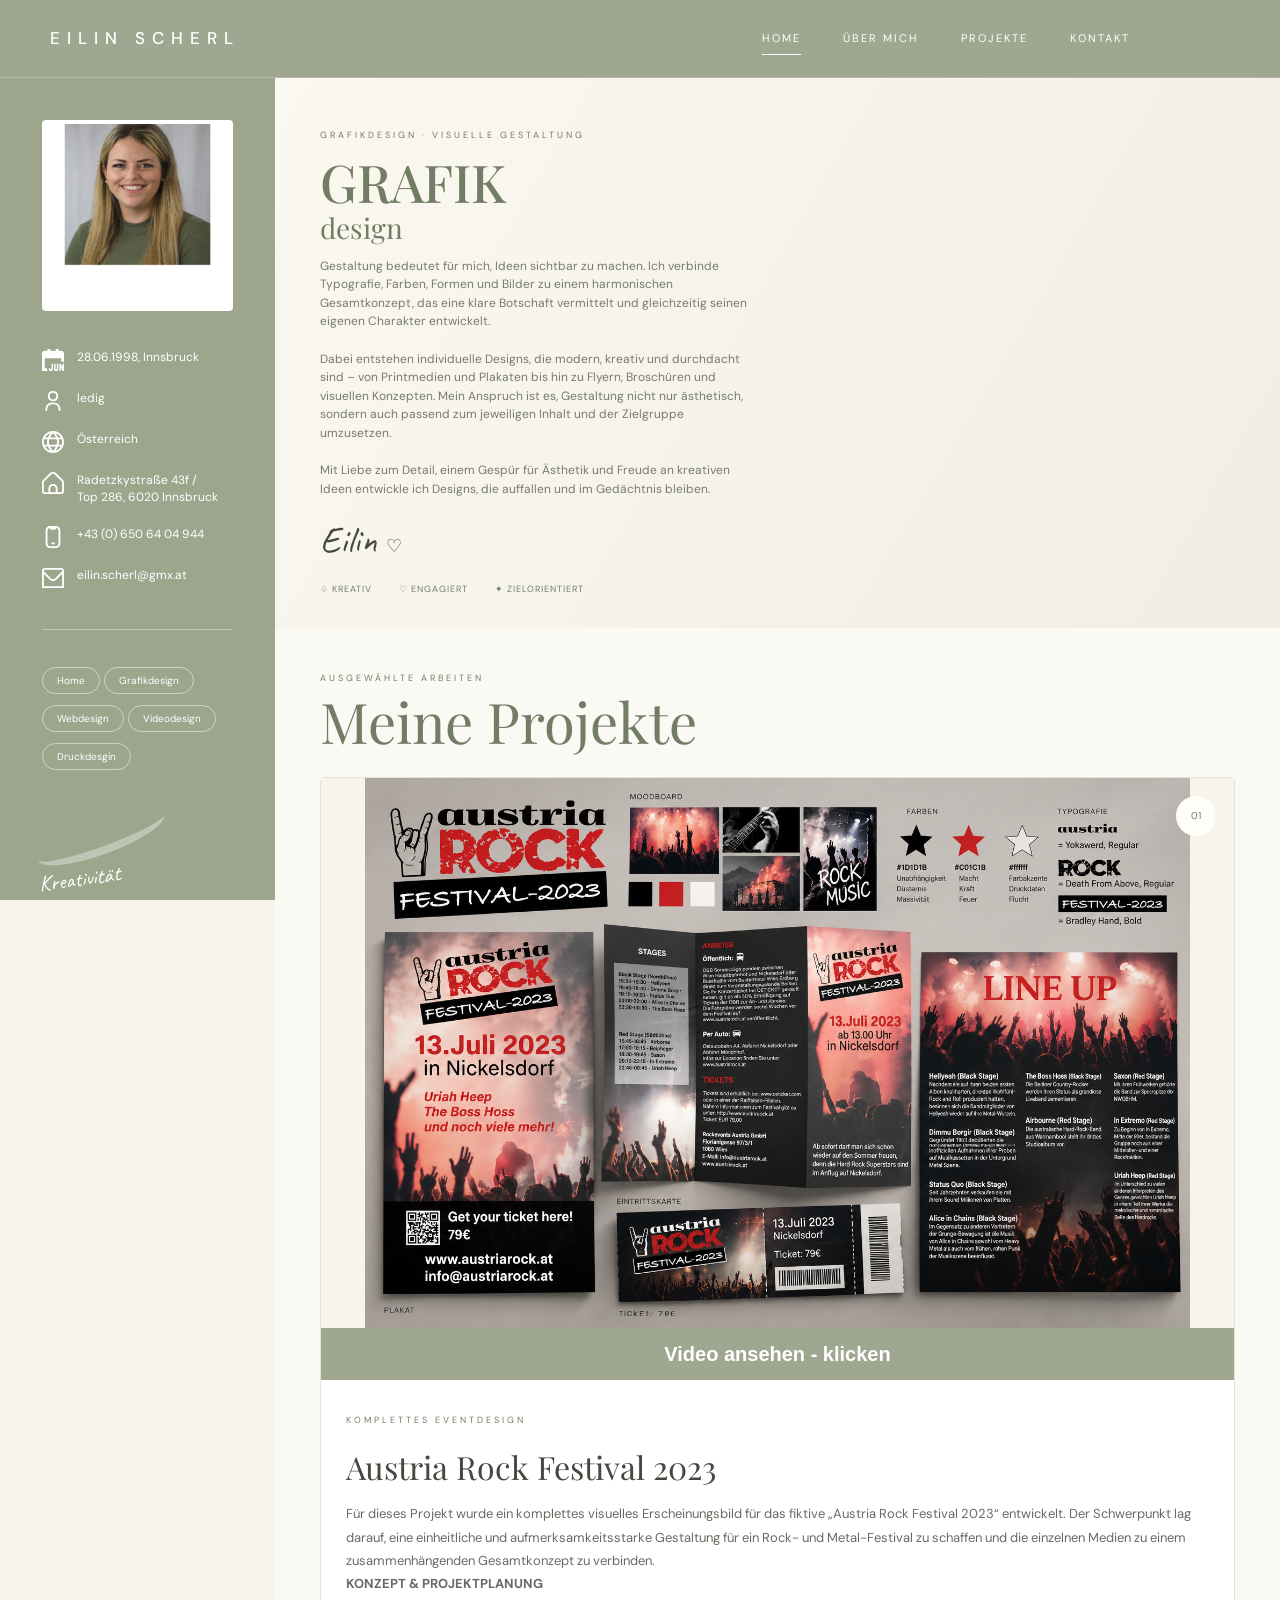
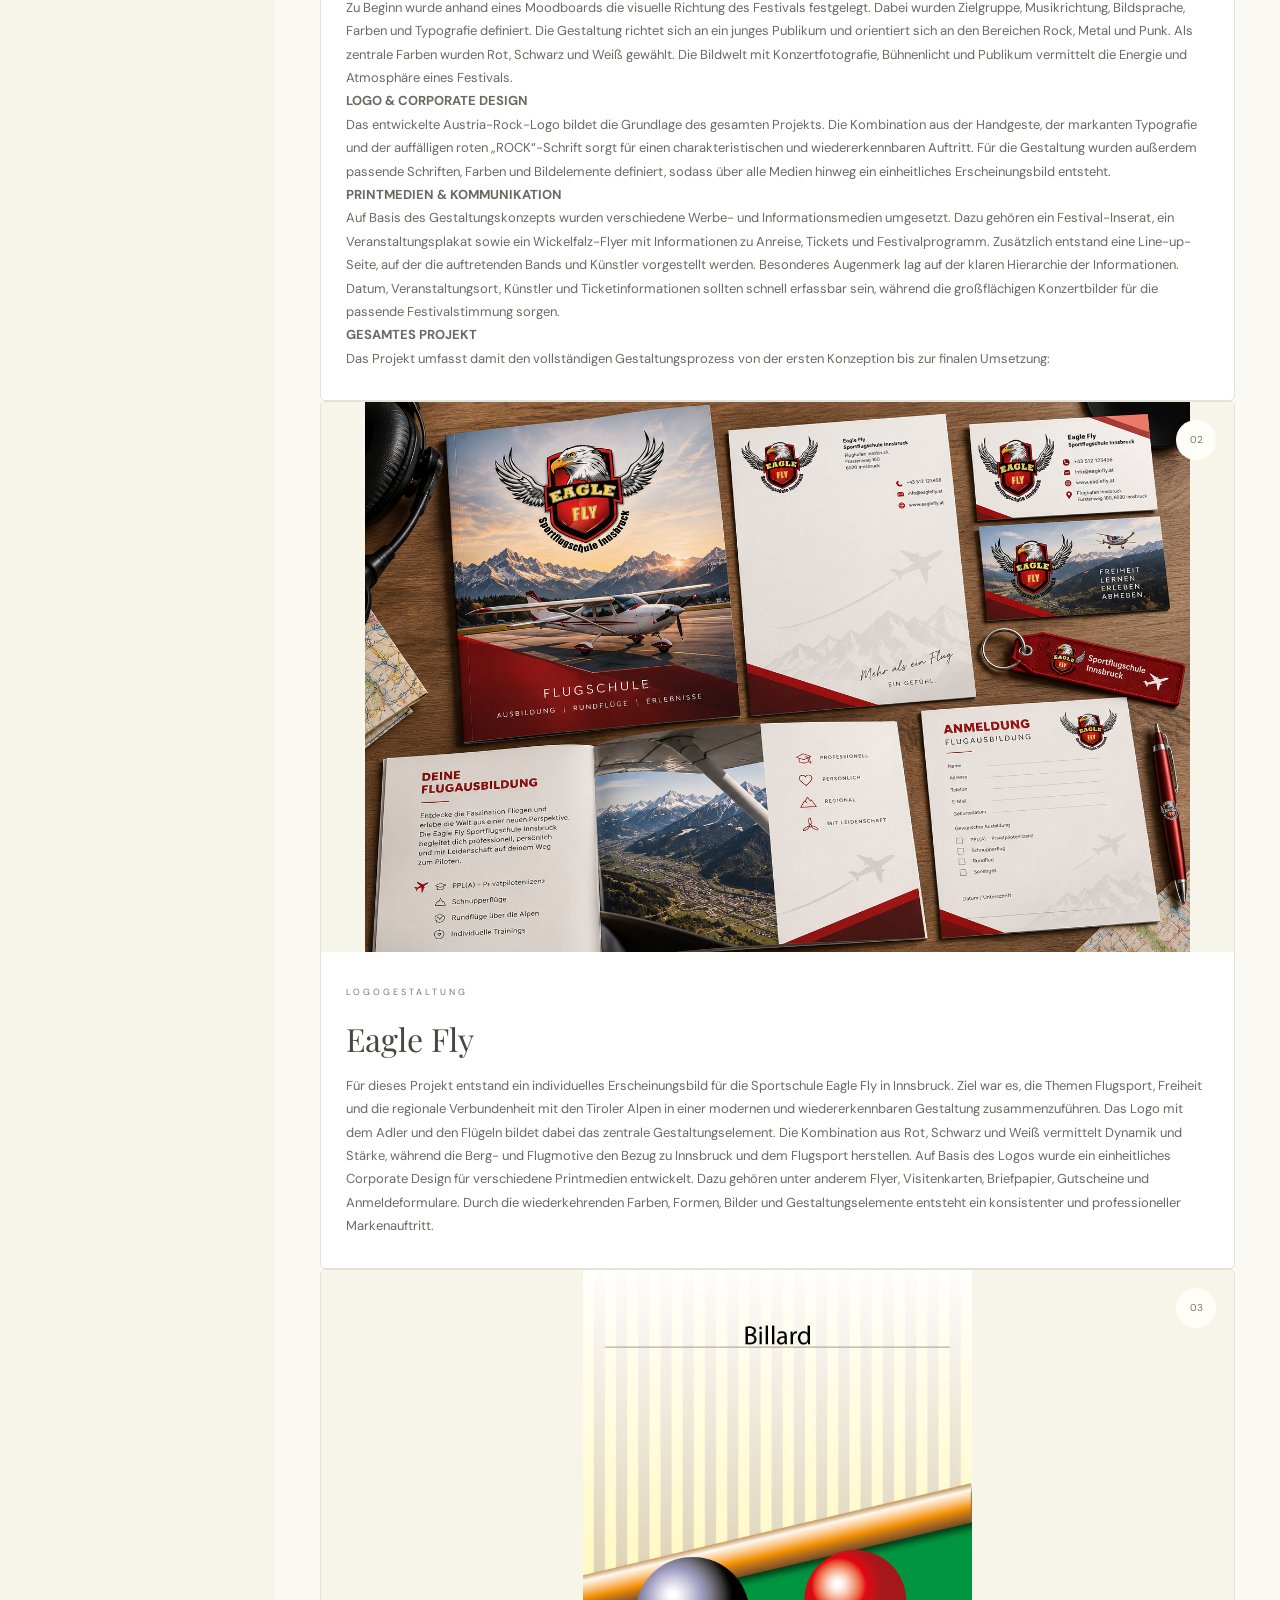
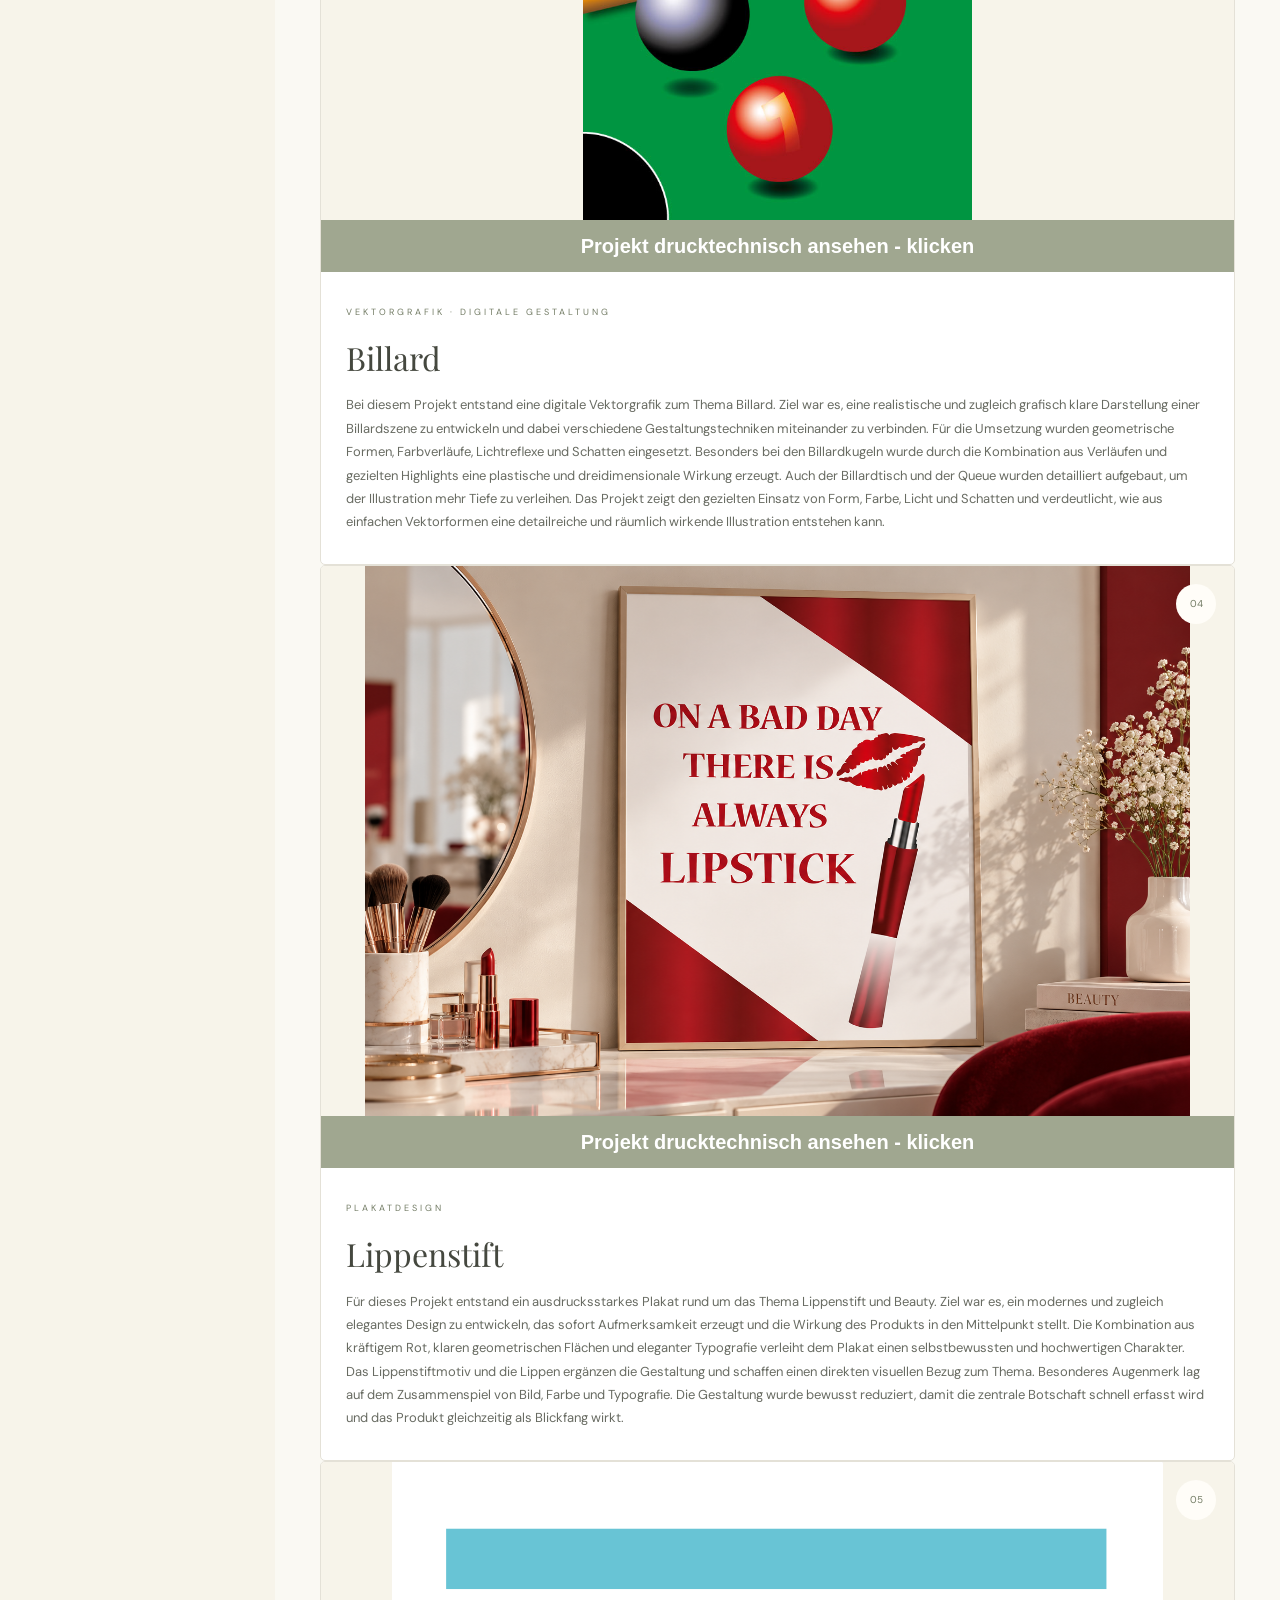
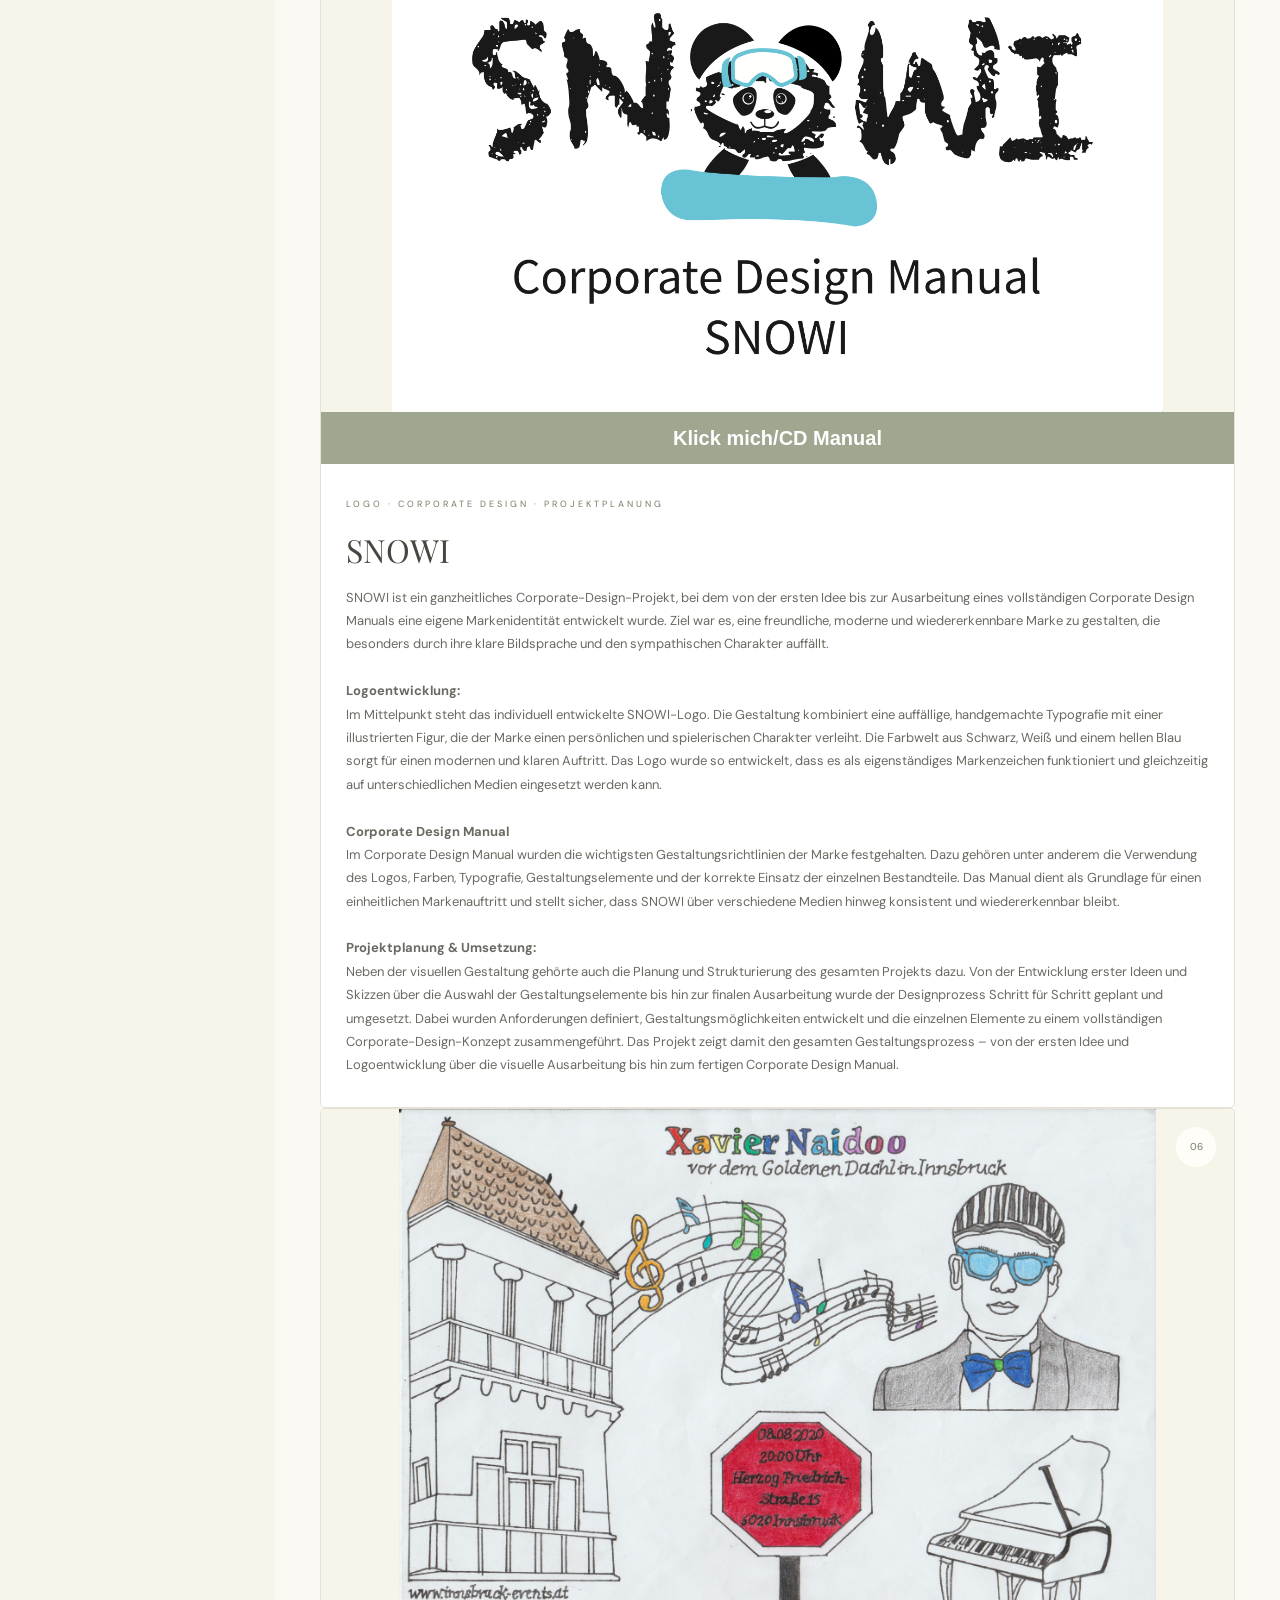
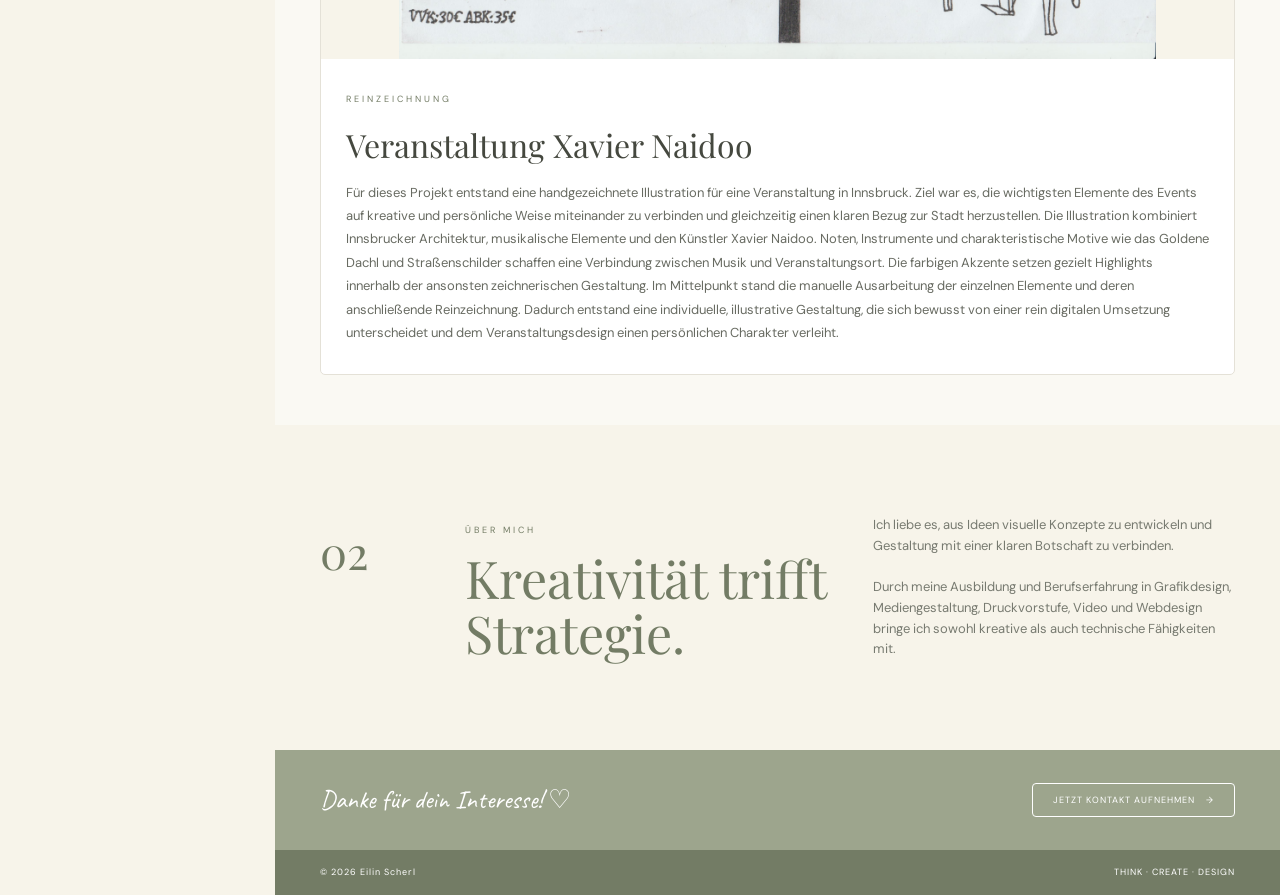
==== commit 39112e96: "Update grafikdesign.html" ====
--- a/grafikdesign.html
+++ b/grafikdesign.html
@@ -285,7 +285,7 @@
 
             <div class="small-info">
                 <span class="project-category">LOGOGESTALTUNG</span>
-                <h3>Eagle FLy</h3>
+                <h3>Eagle Fly</h3>
                 <p>Für dieses Projekt entstand ein individuelles Erscheinungsbild für die Sportschule Eagle Fly in Innsbruck. Ziel war es, die Themen Flugsport, Freiheit und die regionale Verbundenheit mit den Tiroler Alpen in einer modernen und wiedererkennbaren Gestaltung zusammenzuführen.
                     Das Logo mit dem Adler und den Flügeln bildet dabei das zentrale Gestaltungselement. Die Kombination aus Rot, Schwarz und Weiß vermittelt Dynamik und Stärke, während die Berg- und Flugmotive den Bezug zu Innsbruck und dem Flugsport herstellen.
                     Auf Basis des Logos wurde ein einheitliches Corporate Design für verschiedene Printmedien entwickelt. Dazu gehören unter anderem Flyer, Visitenkarten, Briefpapier, Gutscheine und Anmeldeformulare. Durch die wiederkehrenden Farben, Formen, Bilder und Gestaltungselemente entsteht ein konsistenter und professioneller Markenauftritt.
